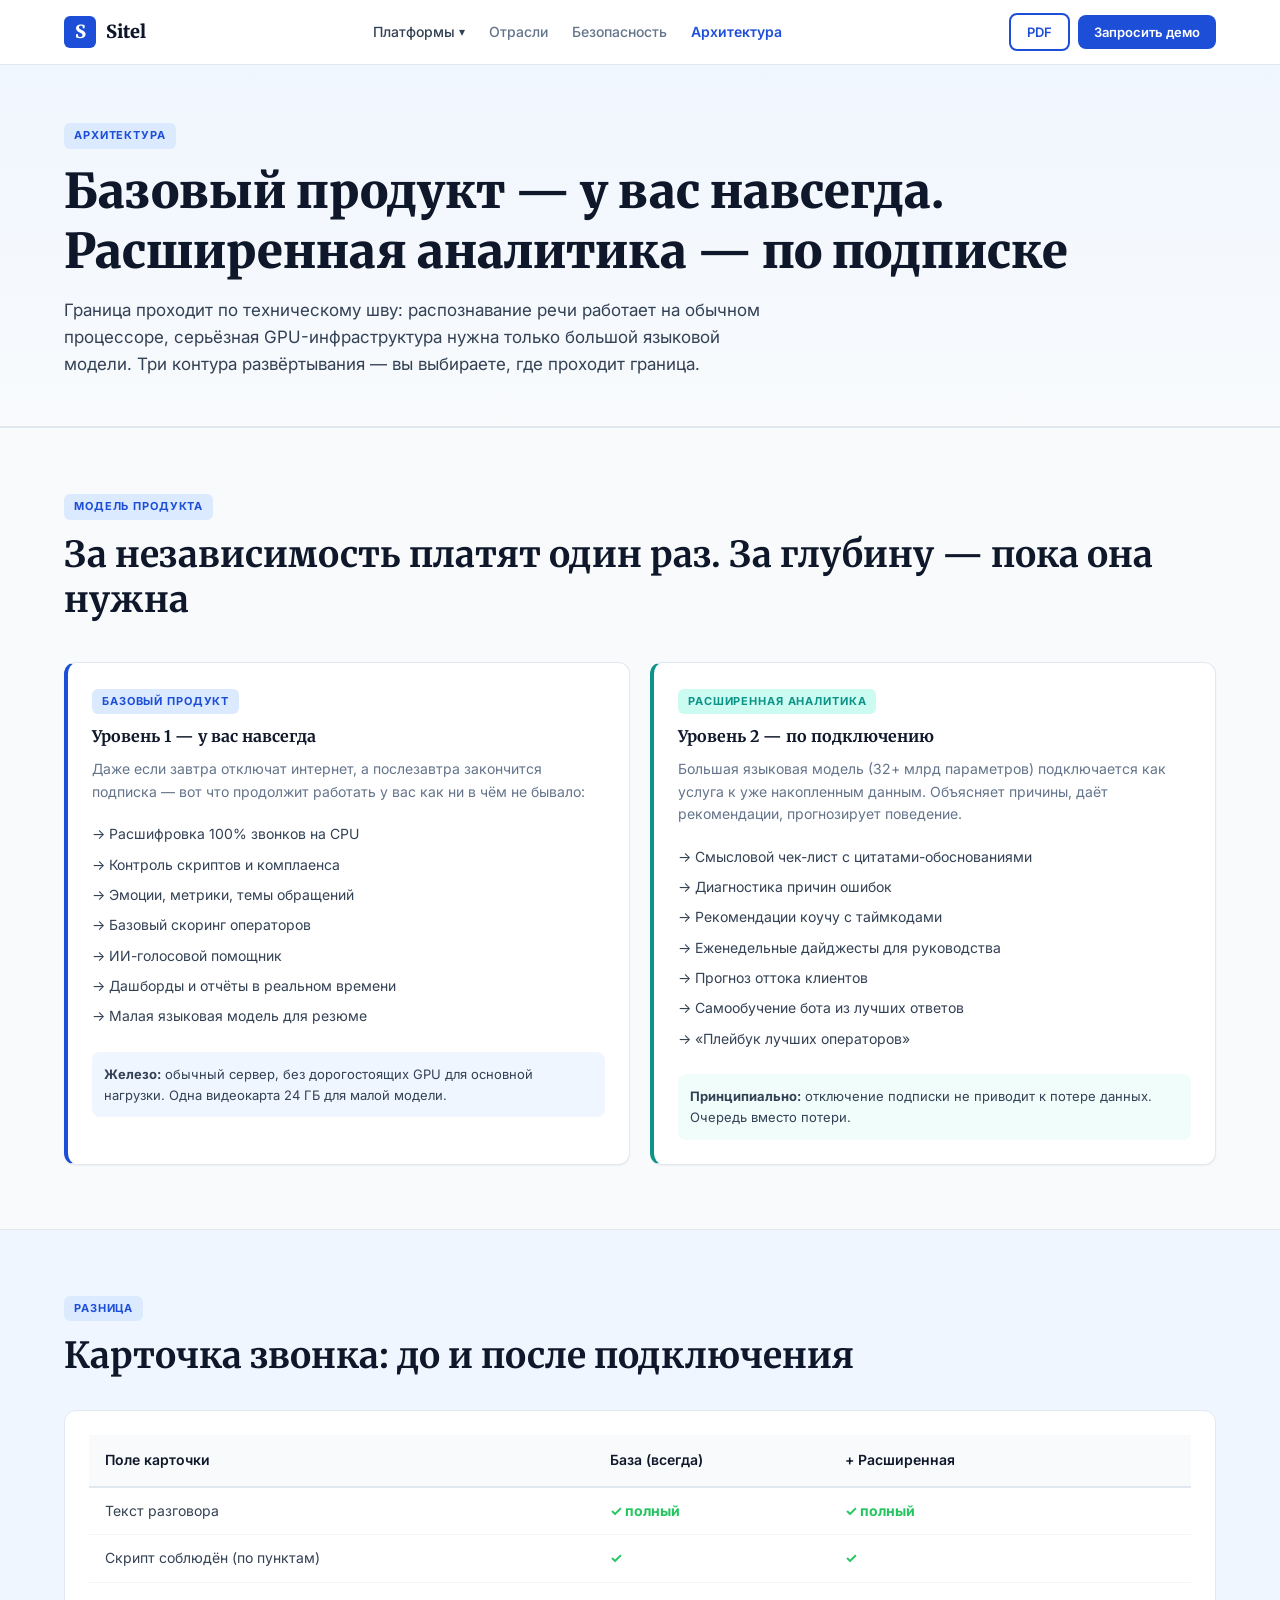
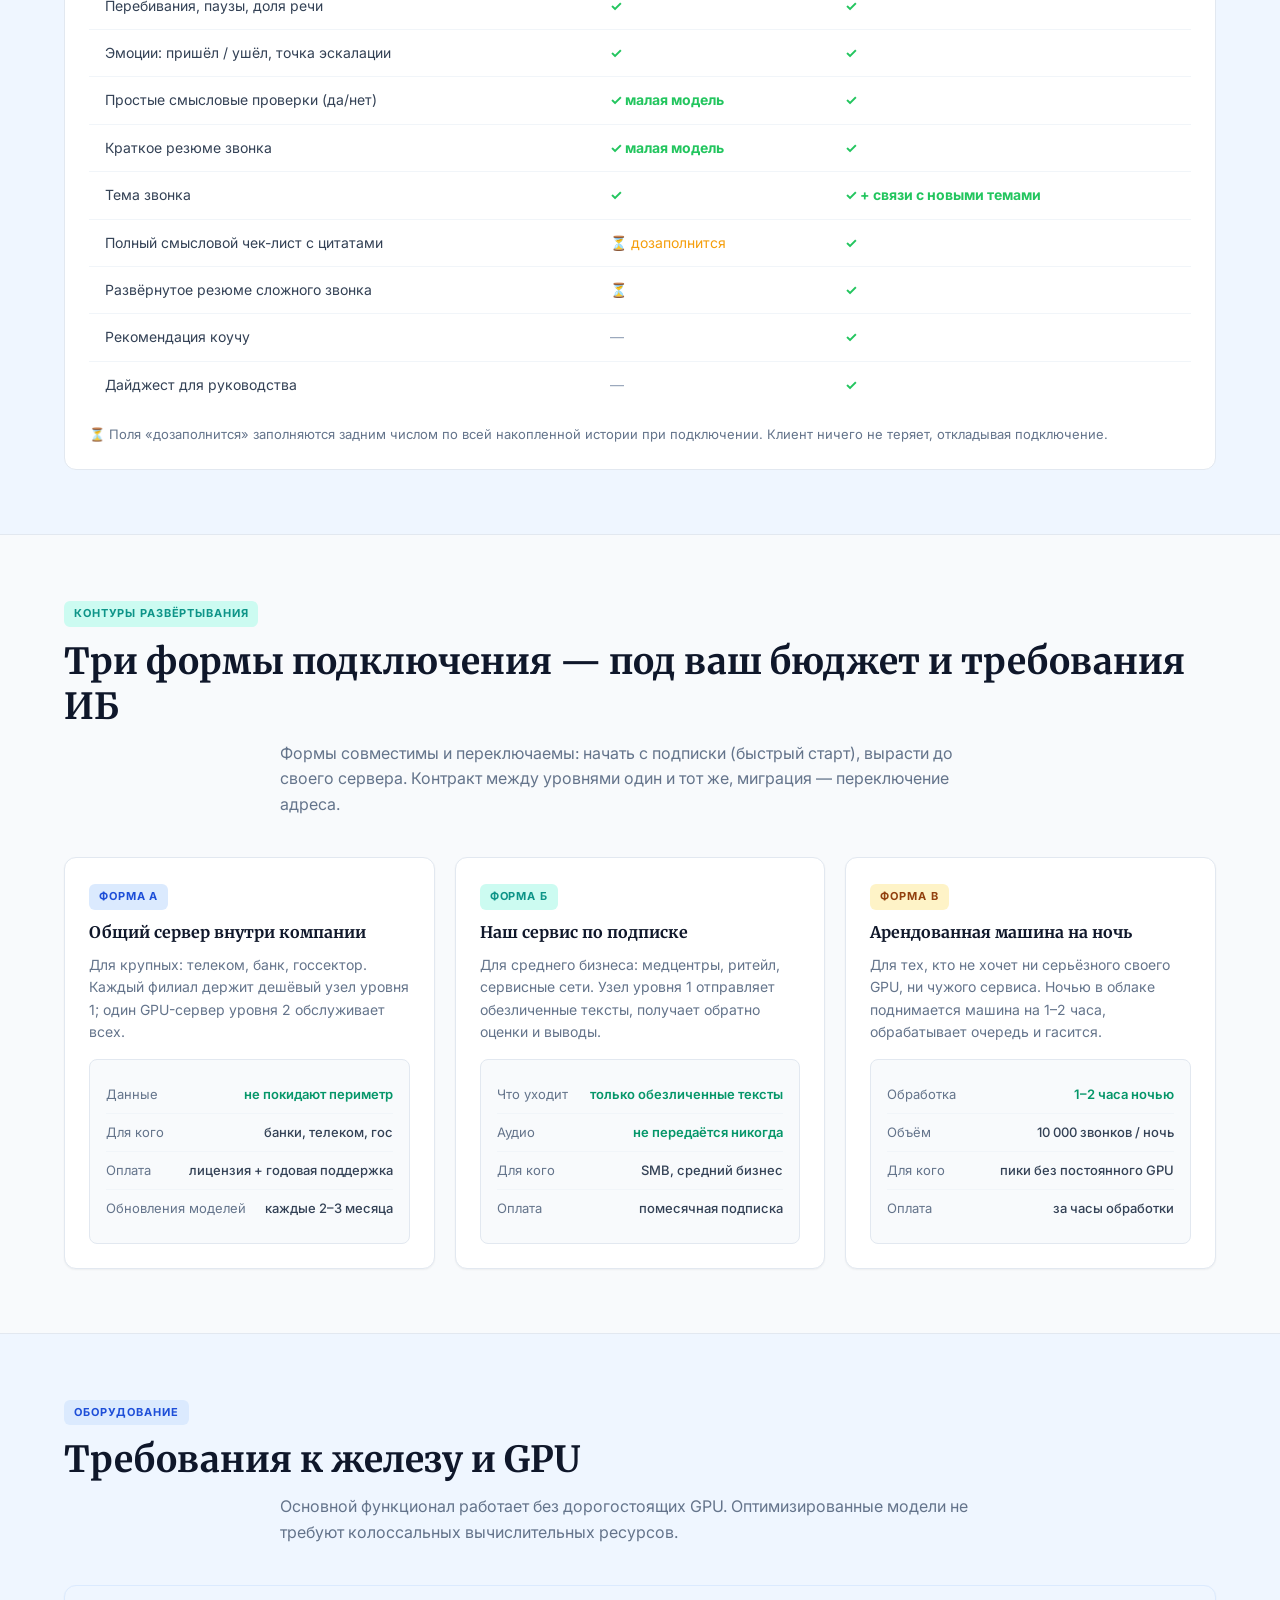
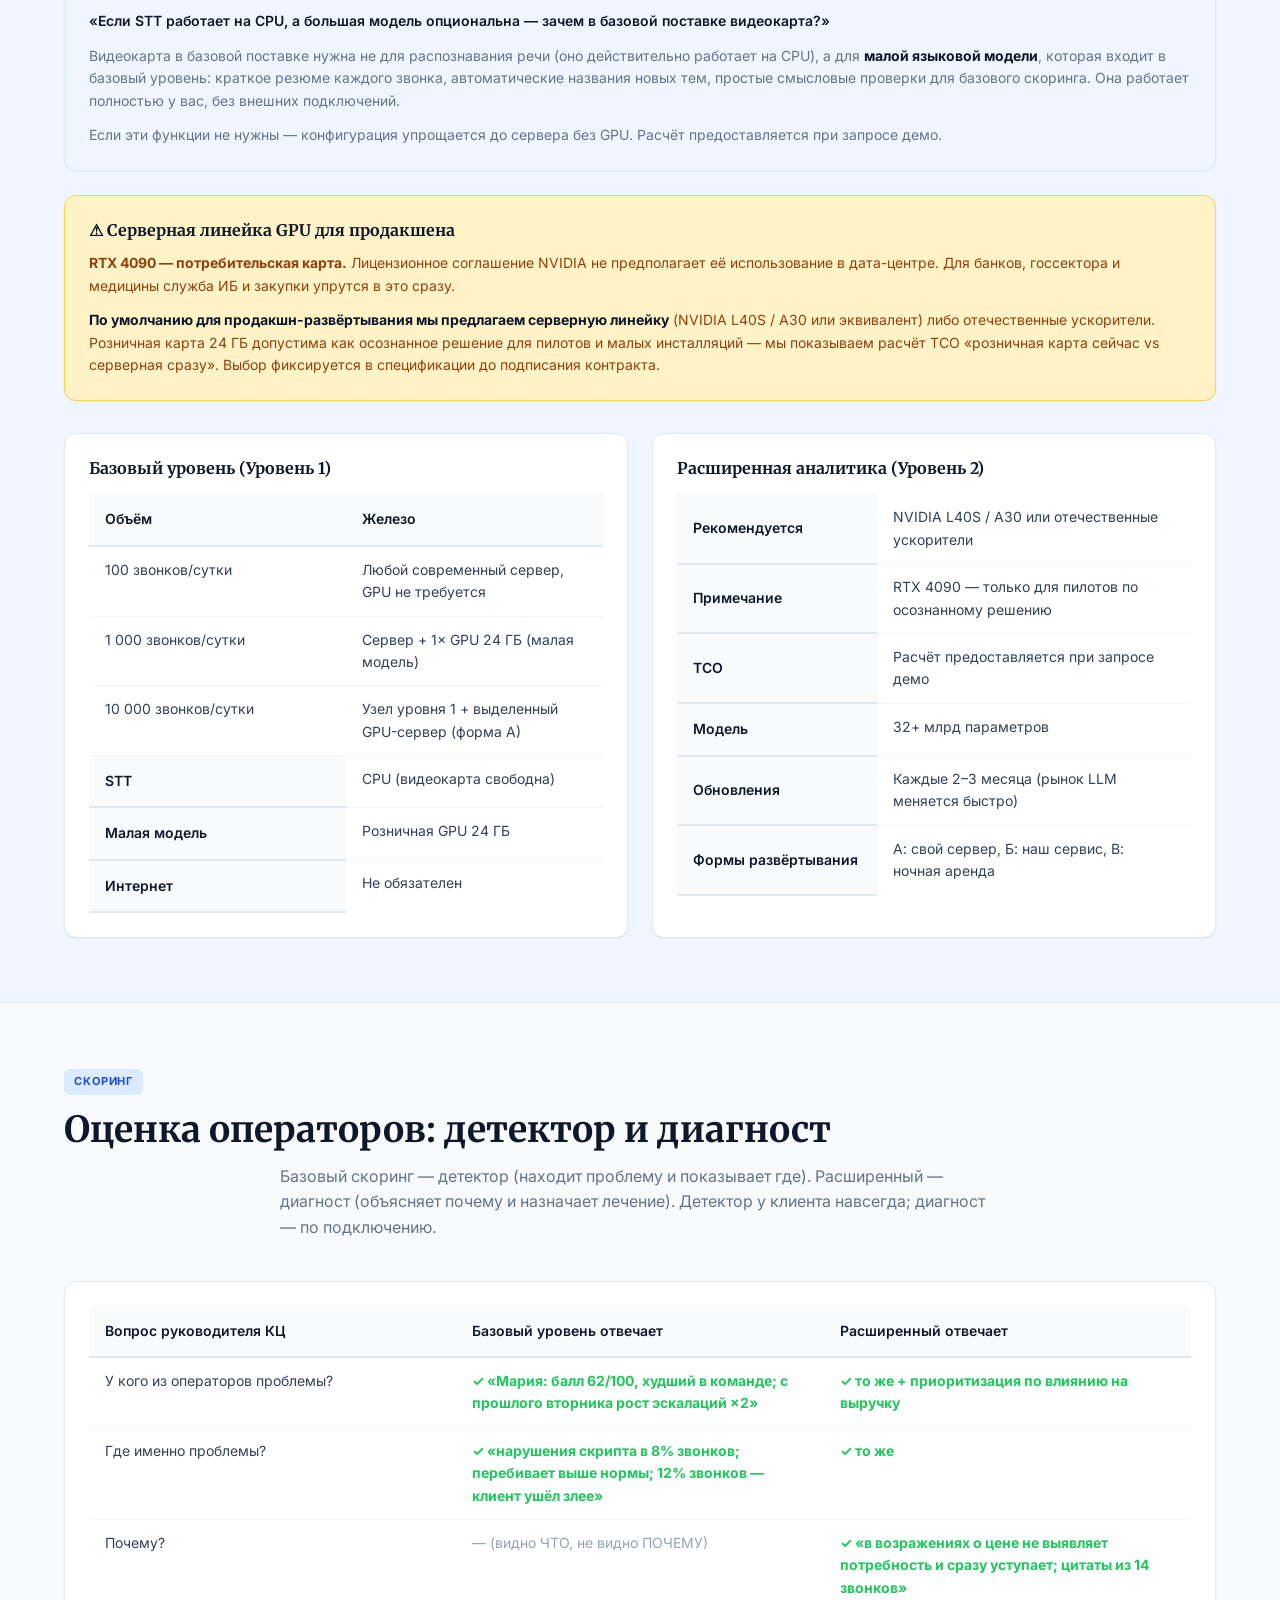
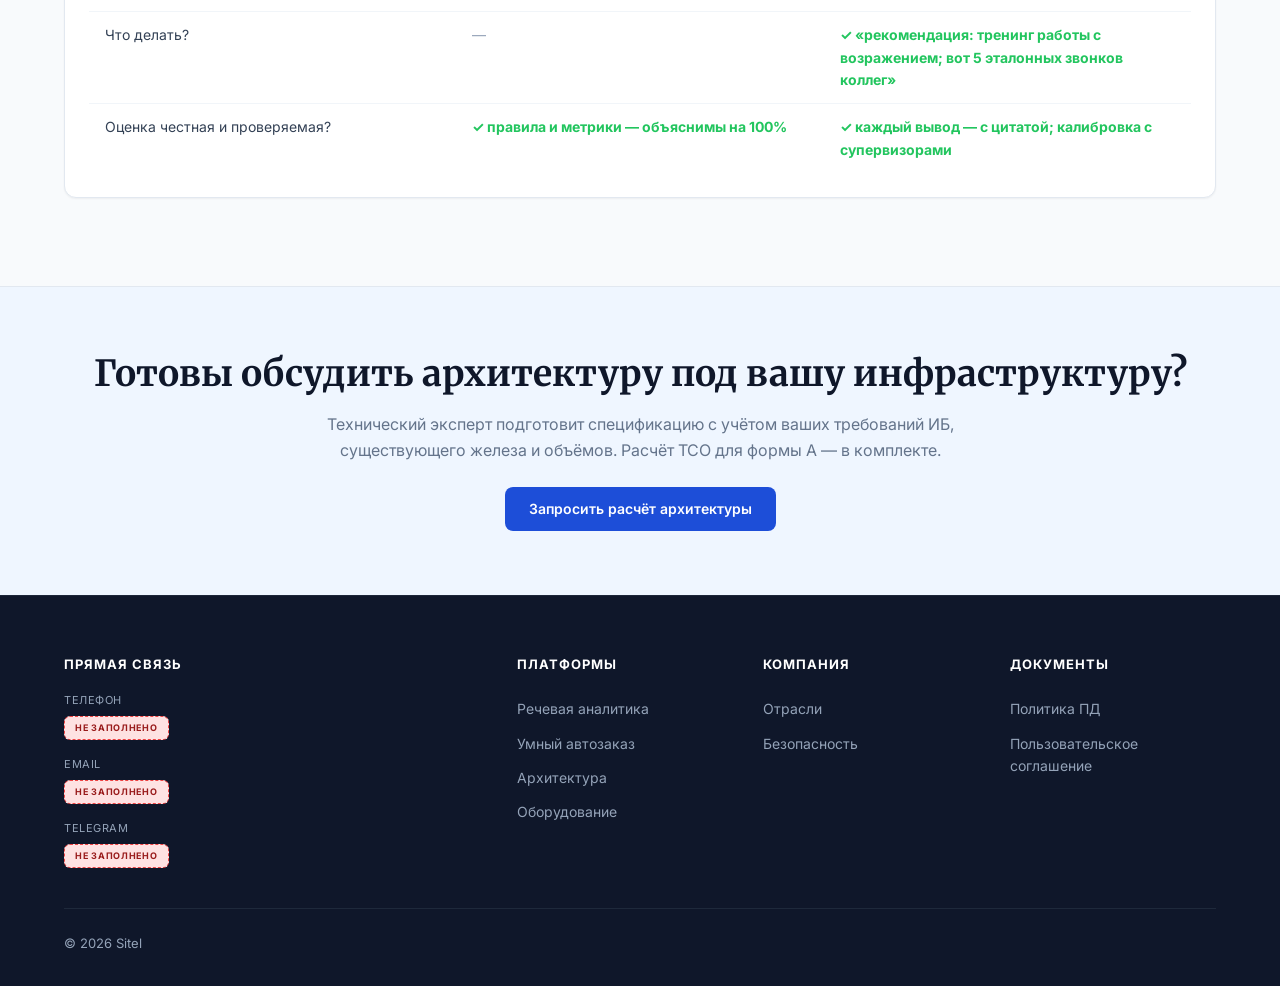
==== architecture.html @ e8321529 "Sitel: сайт платформы комплексной ИИ-тизации - итерация 2 Перепозиционирование в all-in-one платформ" ====
<!DOCTYPE html>
<html lang="ru">
<head>
  <meta charset="UTF-8">
  <meta name="viewport" content="width=device-width, initial-scale=1.0">
  <title>Архитектура и оборудование — Sitel</title>
  <meta name="description" content="Двухуровневая архитектура речевой аналитики. Три контура развёртывания, требования к оборудованию, GPU-серверы.">
  
  <meta property="og:title" content="Архитектура и оборудование — Sitel">
  <meta property="og:description" content="Три контура развёртывания, серверные GPU, расчёт TCO, таблица карточки звонка до и после.">
  <meta property="og:type" content="website">
  <meta property="og:image" content="/images/og-preview.png">
  <meta property="og:url" content="/architecture.html">
  
  <link rel="icon" type="image/svg+xml" href="data:image/svg+xml,<svg xmlns='http://www.w3.org/2000/svg' viewBox='0 0 100 100'><rect width='100' height='100' rx='20' fill='%231D4ED8'/><text x='50' y='68' text-anchor='middle' fill='white' font-size='58' font-family='Georgia' font-weight='900'>S</text></svg>">
  
  <link rel="preconnect" href="https://fonts.googleapis.com">
  <link rel="preconnect" href="https://fonts.gstatic.com" crossorigin>
  <link href="https://fonts.googleapis.com/css2?family=Inter:wght@400;500;600;700;800&family=Merriweather:wght@700;900&display=swap" rel="stylesheet">
  <link rel="stylesheet" href="css/styles.css">
</head>



<body>

<!-- HEADER -->
<header class="site-header" id="site-header">
  <div class="container header-inner">
    <a href="index.html" class="logo">
      <div class="logo-icon">S</div>
      <span class="logo-text">Sitel</span>
    </a>
    
    <nav class="nav-links">
      <div class="dropdown" id="products-dropdown">
        <button class="dropdown-toggle" onclick="toggleDropdown('products-dropdown')" aria-expanded="false">Платформы</button>
        <div class="dropdown-menu">
          <a href="index.html">Речевая аналитика</a>
          <a href="platforms/auto-order.html">Умный автозаказ</a>
          <a href="platforms/docs.html">Документооборот</a>
        </div>
      </div>
      <a href="cases.html">Отрасли</a>
      <a href="security.html">Безопасность</a>
      <a href="architecture.html" style="color:var(--blue-700);font-weight:600;">Архитектура</a>
    </nav>
    
    <div class="header-actions">
      <a href="downloads/sitel-presentation.pdf" download class="btn btn-outline btn-sm">PDF</a>
      <a href="contact.html" class="btn btn-primary btn-sm">Запросить демо</a>
    </div>
    
    <button class="mobile-toggle" onclick="document.getElementById('mobile-menu').classList.toggle('open')" aria-label="Меню">
      <svg width="24" height="24" viewBox="0 0 24 24" fill="none" stroke="currentColor" stroke-width="2"><line x1="3" y1="6" x2="21" y2="6"/><line x1="3" y1="12" x2="21" y2="12"/><line x1="3" y1="18" x2="21" y2="18"/></svg>
    </button>
  </div>
  
  <div class="mobile-menu" id="mobile-menu">
    <strong style="display:block;padding:12px 0;font-size:13px;color:var(--text-light);text-transform:uppercase;">Платформы</strong>
    <div class="mobile-submenu">
      <a href="index.html" onclick="closeMobile()">Речевая аналитика</a>
      <a href="platforms/auto-order.html" onclick="closeMobile()">Умный автозаказ</a>
      <a href="platforms/docs.html" onclick="closeMobile()">Документооборот</a>
    </div>
    <a href="cases.html" onclick="closeMobile()">Отрасли</a>
    <a href="security.html" onclick="closeMobile()">Безопасность</a>
    <a href="architecture.html" onclick="closeMobile()" style="color:var(--blue-700);font-weight:600;">Архитектура</a>
    <a href="contact.html" onclick="closeMobile()" style="color:var(--blue-700);font-weight:600;">Запросить демо →</a>
  </div>
</header>

<!-- HERO -->
<section class="page-hero">
  <div class="container">
    <span class="badge badge-blue" style="margin-bottom:12px;">АРХИТЕКТУРА</span>
    <h1>Базовый продукт — у вас навсегда. Расширенная аналитика — по подписке</h1>
    <p>Граница проходит по техническому шву: распознавание речи работает на обычном процессоре, серьёзная GPU-инфраструктура нужна только большой языковой модели. Три контура развёртывания — вы выбираете, где проходит граница.</p>
  </div>
</section>

<!-- ДВА УРОВНЯ -->
<section>
  <div class="container">
    <div style="margin-bottom:40px;">
      <span class="badge badge-blue" style="margin-bottom:12px;">МОДЕЛЬ ПРОДУКТА</span>
      <h2>За независимость платят один раз. За глубину — пока она нужна</h2>
    </div>
    <div class="features-grid">
      <div class="card" style="border-left:4px solid var(--blue-700);">
        <span class="badge badge-blue" style="margin-bottom:12px;">БАЗОВЫЙ ПРОДУКТ</span>
        <h4 style="margin-bottom:12px;">Уровень 1 — у вас навсегда</h4>
        <p style="font-size:14px;color:var(--text-muted);margin-bottom:16px;">Даже если завтра отключат интернет, а послезавтра закончится подписка — вот что продолжит работать у вас как ни в чём не бывало:</p>
        <ul style="list-style:none;font-size:14px;color:var(--text-secondary);">
          <li style="padding:4px 0;">→ Расшифровка 100% звонков на CPU</li>
          <li style="padding:4px 0;">→ Контроль скриптов и комплаенса</li>
          <li style="padding:4px 0;">→ Эмоции, метрики, темы обращений</li>
          <li style="padding:4px 0;">→ Базовый скоринг операторов</li>
          <li style="padding:4px 0;">→ ИИ-голосовой помощник</li>
          <li style="padding:4px 0;">→ Дашборды и отчёты в реальном времени</li>
          <li style="padding:4px 0;">→ Малая языковая модель для резюме</li>
        </ul>
        <div style="margin-top:20px;padding:12px;background:#EFF6FF;border-radius:8px;font-size:13px;">
          <strong>Железо:</strong> обычный сервер, без дорогостоящих GPU для основной нагрузки. Одна видеокарта 24 ГБ для малой модели.
        </div>
      </div>
      <div class="card" style="border-left:4px solid var(--teal-600);">
        <span class="badge badge-teal" style="margin-bottom:12px;">РАСШИРЕННАЯ АНАЛИТИКА</span>
        <h4 style="margin-bottom:12px;">Уровень 2 — по подключению</h4>
        <p style="font-size:14px;color:var(--text-muted);margin-bottom:16px;">Большая языковая модель (32+ млрд параметров) подключается как услуга к уже накопленным данным. Объясняет причины, даёт рекомендации, прогнозирует поведение.</p>
        <ul style="list-style:none;font-size:14px;color:var(--text-secondary);">
          <li style="padding:4px 0;">→ Смысловой чек-лист с цитатами-обоснованиями</li>
          <li style="padding:4px 0;">→ Диагностика причин ошибок</li>
          <li style="padding:4px 0;">→ Рекомендации коучу с таймкодами</li>
          <li style="padding:4px 0;">→ Еженедельные дайджесты для руководства</li>
          <li style="padding:4px 0;">→ Прогноз оттока клиентов</li>
          <li style="padding:4px 0;">→ Самообучение бота из лучших ответов</li>
          <li style="padding:4px 0;">→ «Плейбук лучших операторов»</li>
        </ul>
        <div style="margin-top:20px;padding:12px;background:#F0FDFA;border-radius:8px;font-size:13px;">
          <strong>Принципиально:</strong> отключение подписки не приводит к потере данных. Очередь вместо потери.
        </div>
      </div>
    </div>
  </div>
</section>

<!-- ТАБЛИЦА: КАРТОЧКА ЗВОНКА -->
<section class="section-blue">
  <div class="container">
    <div style="margin-bottom:32px;">
      <span class="badge badge-blue" style="margin-bottom:12px;">РАЗНИЦА</span>
      <h2>Карточка звонка: до и после подключения</h2>
    </div>
    <div class="card-flat" style="overflow-x:auto;">
      <table class="compare-table">
        <thead>
          <tr><th>Поле карточки</th><th>База (всегда)</th><th>+ Расширенная</th></tr>
        </thead>
        <tbody>
          <tr><td>Текст разговора</td><td class="check">✓ полный</td><td class="check">✓ полный</td></tr>
          <tr><td>Скрипт соблюдён (по пунктам)</td><td class="check">✓</td><td class="check">✓</td></tr>
          <tr><td>Перебивания, паузы, доля речи</td><td class="check">✓</td><td class="check">✓</td></tr>
          <tr><td>Эмоции: пришёл / ушёл, точка эскалации</td><td class="check">✓</td><td class="check">✓</td></tr>
          <tr><td>Простые смысловые проверки (да/нет)</td><td class="check">✓ малая модель</td><td class="check">✓</td></tr>
          <tr><td>Краткое резюме звонка</td><td class="check">✓ малая модель</td><td class="check">✓</td></tr>
          <tr><td>Тема звонка</td><td class="check">✓</td><td class="check">✓ + связи с новыми темами</td></tr>
          <tr><td>Полный смысловой чек-лист с цитатами</td><td class="pending">⏳ дозаполнится</td><td class="check">✓</td></tr>
          <tr><td>Развёрнутое резюме сложного звонка</td><td class="pending">⏳</td><td class="check">✓</td></tr>
          <tr><td>Рекомендация коучу</td><td class="dash">—</td><td class="check">✓</td></tr>
          <tr><td>Дайджест для руководства</td><td class="dash">—</td><td class="check">✓</td></tr>
        </tbody>
      </table>
      <p style="font-size:13px;color:var(--text-muted);margin-top:16px;">⏳ Поля «дозаполнится» заполняются задним числом по всей накопленной истории при подключении. Клиент ничего не теряет, откладывая подключение.</p>
    </div>
  </div>
</section>

<!-- ТРИ КОНТУРА -->
<section>
  <div class="container">
    <div style="margin-bottom:40px;">
      <span class="badge badge-teal" style="margin-bottom:12px;">КОНТУРЫ РАЗВЁРТЫВАНИЯ</span>
      <h2>Три формы подключения — под ваш бюджет и требования ИБ</h2>
      <p style="max-width:720px;margin:12px auto 0;color:var(--text-muted);">Формы совместимы и переключаемы: начать с подписки (быстрый старт), вырасти до своего сервера. Контракт между уровнями один и тот же, миграция — переключение адреса.</p>
    </div>
    <div style="display:grid;grid-template-columns:repeat(3,1fr);gap:20px;">
      <div class="card">
        <span class="badge badge-blue" style="margin-bottom:12px;">ФОРМА А</span>
        <h4 style="margin-bottom:12px;">Общий сервер внутри компании</h4>
        <p style="font-size:14px;color:var(--text-muted);margin-bottom:16px;">Для крупных: телеком, банк, госсектор. Каждый филиал держит дешёвый узел уровня 1; один GPU-сервер уровня 2 обслуживает всех.</p>
        <div class="legal-box">
          <div class="row"><span class="label">Данные</span><span style="color:#059669;font-weight:600;">не покидают периметр</span></div>
          <div class="row"><span class="label">Для кого</span><span class="value">банки, телеком, гос</span></div>
          <div class="row"><span class="label">Оплата</span><span class="value">лицензия + годовая поддержка</span></div>
          <div class="row"><span class="label">Обновления моделей</span><span class="value">каждые 2–3 месяца</span></div>
        </div>
      </div>
      <div class="card">
        <span class="badge badge-teal" style="margin-bottom:12px;">ФОРМА Б</span>
        <h4 style="margin-bottom:12px;">Наш сервис по подписке</h4>
        <p style="font-size:14px;color:var(--text-muted);margin-bottom:16px;">Для среднего бизнеса: медцентры, ритейл, сервисные сети. Узел уровня 1 отправляет обезличенные тексты, получает обратно оценки и выводы.</p>
        <div class="legal-box">
          <div class="row"><span class="label">Что уходит</span><span style="color:#059669;font-weight:600;">только обезличенные тексты</span></div>
          <div class="row"><span class="label">Аудио</span><span style="color:#059669;font-weight:600;">не передаётся никогда</span></div>
          <div class="row"><span class="label">Для кого</span><span class="value">SMB, средний бизнес</span></div>
          <div class="row"><span class="label">Оплата</span><span class="value">помесячная подписка</span></div>
        </div>
      </div>
      <div class="card">
        <span class="badge badge-amber" style="margin-bottom:12px;">ФОРМА В</span>
        <h4 style="margin-bottom:12px;">Арендованная машина на ночь</h4>
        <p style="font-size:14px;color:var(--text-muted);margin-bottom:16px;">Для тех, кто не хочет ни серьёзного своего GPU, ни чужого сервиса. Ночью в облаке поднимается машина на 1–2 часа, обрабатывает очередь и гасится.</p>
        <div class="legal-box">
          <div class="row"><span class="label">Обработка</span><span style="color:#059669;font-weight:600;">1–2 часа ночью</span></div>
          <div class="row"><span class="label">Объём</span><span class="value">10 000 звонков / ночь</span></div>
          <div class="row"><span class="label">Для кого</span><span class="value">пики без постоянного GPU</span></div>
          <div class="row"><span class="label">Оплата</span><span class="value">за часы обработки</span></div>
        </div>
      </div>
    </div>
  </div>
</section>

<!-- GPU / ОБОРУДОВАНИЕ -->
<section class="section-blue">
  <div class="container">
    <div style="margin-bottom:40px;">
      <span class="badge badge-blue" style="margin-bottom:12px;">ОБОРУДОВАНИЕ</span>
      <h2>Требования к железу и GPU</h2>
      <p style="max-width:720px;margin:12px auto 0;color:var(--text-muted);">Основной функционал работает без дорогостоящих GPU. Оптимизированные модели не требуют колоссальных вычислительных ресурсов.</p>
    </div>

    <!-- Вопрос эксперта: STT на CPU, зачем GPU? -->
    <div class="card" style="background:#EFF6FF;border-color:#DBEAFE;margin-bottom:24px; text-align:left;">
      <p style="font-size:14px;color:#0F172A;font-weight:600;margin-bottom:12px;">«Если STT работает на CPU, а большая модель опциональна — зачем в базовой поставке видеокарта?»</p>
      <p style="font-size:14px;color:var(--text-muted);margin-bottom:12px;">Видеокарта в базовой поставке нужна не для распознавания речи (оно действительно работает на CPU), а для <strong style="color:#0F172A;">малой языковой модели</strong>, которая входит в базовый уровень: краткое резюме каждого звонка, автоматические названия новых тем, простые смысловые проверки для базового скоринга. Она работает полностью у вас, без внешних подключений.</p>
      <p style="font-size:14px;color:var(--text-muted);">Если эти функции не нужны — конфигурация упрощается до сервера без GPU. Расчёт предоставляется при запросе демо.</p>
    </div>

    <!-- GPU: серверная линейка -->
    <div class="card" style="background:#FEF3C7;border-color:#FCD34D;margin-bottom:32px; text-align:left;">
      <h4 style="margin-bottom:12px;">⚠ Серверная линейка GPU для продакшена</h4>
      <p style="font-size:14px;color:#92400E;margin-bottom:12px;"><strong>RTX 4090 — потребительская карта.</strong> Лицензионное соглашение NVIDIA не предполагает её использование в дата-центре. Для банков, госсектора и медицины служба ИБ и закупки упрутся в это сразу.</p>
      <p style="font-size:14px;color:#92400E;"><strong style="color:#0F172A;">По умолчанию для продакшн-развёртывания мы предлагаем серверную линейку</strong> (NVIDIA L40S / A30 или эквивалент) либо отечественные ускорители. Розничная карта 24 ГБ допустима как осознанное решение для пилотов и малых инсталляций — мы показываем расчёт TCO «розничная карта сейчас vs серверная сразу». Выбор фиксируется в спецификации до подписания контракта.</p>
    </div>

    <div style="display:grid;grid-template-columns:1fr 1fr;gap:24px;">
      <div class="card" style="text-align:left;">
        <h4 style="margin-bottom:16px;">Базовый уровень (Уровень 1)</h4>
        <table class="spec-table">
          <tr><th>Объём</th><th>Железо</th></tr>
          <tr><td>100 звонков/сутки</td><td>Любой современный сервер, GPU не требуется</td></tr>
          <tr><td>1 000 звонков/сутки</td><td>Сервер + 1× GPU 24 ГБ (малая модель)</td></tr>
          <tr><td>10 000 звонков/сутки</td><td>Узел уровня 1 + выделенный GPU-сервер (форма А)</td></tr>
          <tr><th>STT</th><td>CPU (видеокарта свободна)</td></tr>
          <tr><th>Малая модель</th><td>Розничная GPU 24 ГБ</td></tr>
          <tr><th>Интернет</th><td>Не обязателен</td></tr>
        </table>
      </div>
      <div class="card" style="text-align:left;">
        <h4 style="margin-bottom:16px;">Расширенная аналитика (Уровень 2)</h4>
        <table class="spec-table">
          <tr><th>Рекомендуется</th><td>NVIDIA L40S / A30 или отечественные ускорители</td></tr>
          <tr><th>Примечание</th><td>RTX 4090 — только для пилотов по осознанному решению</td></tr>
          <tr><th>TCO</th><td>Расчёт предоставляется при запросе демо</td></tr>
          <tr><th>Модель</th><td>32+ млрд параметров</td></tr>
          <tr><th>Обновления</th><td>Каждые 2–3 месяца (рынок LLM меняется быстро)</td></tr>
          <tr><th>Формы развёртывания</th><td>А: свой сервер, Б: наш сервис, В: ночная аренда</td></tr>
        </table>
      </div>
    </div>
  </div>
</section>

<!-- ОЦЕНКА ОПЕРАТОРОВ -->
<section>
  <div class="container">
    <div style="margin-bottom:40px;">
      <span class="badge badge-blue" style="margin-bottom:12px;">СКОРИНГ</span>
      <h2>Оценка операторов: детектор и диагност</h2>
      <p style="max-width:720px;margin:12px auto 0;color:var(--text-muted);">Базовый скоринг — детектор (находит проблему и показывает где). Расширенный — диагност (объясняет почему и назначает лечение). Детектор у клиента навсегда; диагност — по подключению.</p>
    </div>

    <div class="card" style="overflow-x:auto;margin-bottom:24px; text-align:left;">
      <table class="spec-table">
        <thead>
          <tr><th>Вопрос руководителя КЦ</th><th>Базовый уровень отвечает</th><th>Расширенный отвечает</th></tr>
        </thead>
        <tbody>
          <tr>
            <td>У кого из операторов проблемы?</td>
            <td class="check">✓ «Мария: балл 62/100, худший в команде; с прошлого вторника рост эскалаций ×2»</td>
            <td class="check">✓ то же + приоритизация по влиянию на выручку</td>
          </tr>
          <tr>
            <td>Где именно проблемы?</td>
            <td class="check">✓ «нарушения скрипта в 8% звонков; перебивает выше нормы; 12% звонков — клиент ушёл злее»</td>
            <td class="check">✓ то же</td>
          </tr>
          <tr>
            <td>Почему?</td>
            <td class="dash">— (видно ЧТО, не видно ПОЧЕМУ)</td>
            <td class="check">✓ «в возражениях о цене не выявляет потребность и сразу уступает; цитаты из 14 звонков»</td>
          </tr>
          <tr>
            <td>Что делать?</td>
            <td class="dash">—</td>
            <td class="check">✓ «рекомендация: тренинг работы с возражением; вот 5 эталонных звонков коллег»</td>
          </tr>
          <tr>
            <td>Оценка честная и проверяемая?</td>
            <td class="check">✓ правила и метрики — объяснимы на 100%</td>
            <td class="check">✓ каждый вывод — с цитатой; калибровка с супервизорами</td>
          </tr>
        </tbody>
      </table>
    </div>
  </div>
</section>

<!-- CTA -->
<section class="section-blue">
  <div class="container" style="text-align:center;">
    <h2 style="margin-bottom:16px;">Готовы обсудить архитектуру под вашу инфраструктуру?</h2>
    <p style="max-width:640px;margin:0 auto 24px;color:var(--text-muted);">Технический эксперт подготовит спецификацию с учётом ваших требований ИБ, существующего железа и объёмов. Расчёт TCO для формы А — в комплекте.</p>
    <a href="contact.html" class="btn btn-primary">Запросить расчёт архитектуры</a>
  </div>
</section>

<!-- FOOTER -->
<footer class="site-footer">
  <div class="container">
    <div class="footer-top-grid">
      
      <!-- Колонка 1: Контакты -->
      <div class="footer-info-block">
        <h4>ПРЯМАЯ СВЯЗЬ</h4>
        <div class="contact-item">
          <span class="contact-label">Телефон</span>
          <span class="contact-value"><span class="badge badge-template">НЕ ЗАПОЛНЕНО</span></span>
        </div>
        <div class="contact-item">
          <span class="contact-label">Email</span>
          <span class="contact-value"><span class="badge badge-template">НЕ ЗАПОЛНЕНО</span></span>
        </div>
        <div class="contact-item">
          <span class="contact-label">Telegram</span>
          <span class="contact-value"><span class="badge badge-template">НЕ ЗАПОЛНЕНО</span></span>
        </div>
      </div>
      
      <!-- Колонка 2: Платформы -->
      <div class="footer-info-block">
        <h4>ПЛАТФОРМЫ</h4>
        <a href="index.html">Речевая аналитика</a>
        <a href="platforms/auto-order.html">Умный автозаказ</a>
        <a href="architecture.html">Архитектура</a>
        <a href="platforms/auto-order.html">Оборудование</a>
      </div>

      <!-- Колонка 3: Компания -->
      <div class="footer-info-block">
        <h4>КОМПАНИЯ</h4>
        <a href="cases.html">Отрасли</a>
        <a href="security.html">Безопасность</a>
      </div>

      <!-- Колонка 4: Документы -->
      <div class="footer-info-block">
        <h4>ДОКУМЕНТЫ</h4>
        <a href="privacy.html">Политика ПД</a>
        <a href="privacy.html">Пользовательское соглашение</a>
      </div>

    </div>
    
    <div class="footer-bottom">
      <div style="display:flex;align-items:center;gap:4px;">
        <span>© 2026 Sitel</span>
      </div>
    </div>
  </div>
</footer>

<script>
// Header scroll
const header = document.getElementById('site-header');
window.addEventListener('scroll', () => {
  header.classList.toggle('scrolled', window.scrollY > 20);
}, { passive: true });

// Mobile menu
function closeMobile() { 
  document.getElementById('mobile-menu').classList.remove('open'); 
}

// Dropdown
function toggleDropdown(id) {
  const dropdown = document.getElementById(id);
  if (!dropdown) return;
  dropdown.classList.toggle('open');
}

document.addEventListener('click', (e) => {
  document.querySelectorAll('.dropdown.open').forEach(d => {
    if (!d.contains(e.target)) d.classList.remove('open');
  });
});

// Smooth scroll
document.querySelectorAll('a[href^="#"]').forEach(a => {
  a.addEventListener('click', function(e) {
    const href = this.getAttribute('href');
    if (href === '#' || this.getAttribute('onclick')) return;
    const target = document.querySelector(href);
    if (target) { 
      e.preventDefault(); 
      window.scrollTo({ top: target.getBoundingClientRect().top + window.pageYOffset - 80, behavior: 'smooth' }); 
      closeMobile(); 
    }
  });
});
</script>
</body>
</html>
---- css/styles.css ----
/* =========================================
   1. БАЗОВЫЕ НАСТРОЙКИ И ПЕРЕМЕННЫЕ
   ========================================= */
*, *::before, *::after { 
  box-sizing: border-box; 
  margin: 0; 
  padding: 0; 
}

:root {
  --bg: #F8FAFC;
  --bg-white: #FFFFFF;
  --bg-blue: #EFF6FF;
  --bg-dark: #0F172A;
  --bg-card-dark: rgba(30, 41, 59, 0.6);
  
  --text-primary: #0F172A;
  --text-secondary: #334155;
  --text-muted: #64748B;
  --text-light: #94A3B8;
  
  --blue-900: #1E3A5F;
  --blue-700: #1D4ED8;
  --blue-600: #2563EB;
  --blue-500: #3B82F6;
  --blue-100: #DBEAFE;
  --blue-50: #EFF6FF;
  
  --teal-600: #0D9488;
  --teal-100: #CCFBF1;
  
  --border: #E2E8F0;
  --border-light: #F1F5F9;
  
  --red-500: #EF4444;
  --green-500: #22C55E;
  --amber-500: #F59E0B;
  
  --shadow-sm: 0 1px 2px rgba(0,0,0,.05);
  --shadow-md: 0 4px 12px rgba(0,0,0,.08);
  --shadow-lg: 0 12px 32px rgba(0,0,0,.1);
  
  --radius: 12px;
  --radius-lg: 16px;
}

body { 
  font-family: 'Inter', -apple-system, BlinkMacSystemFont, sans-serif; 
  background: var(--bg); 
  color: var(--text-secondary); 
  font-size: 16px; 
  line-height: 1.6; 
  -webkit-font-smoothing: antialiased; 
}

h1, h2, h3, h4 { 
  font-family: 'Merriweather', 'Georgia', serif; 
  color: var(--text-primary); 
  line-height: 1.25; 
}
h1 { font-size: clamp(1.875rem, 4vw, 3rem); font-weight: 900; }
h2 { font-size: clamp(1.5rem, 3vw, 2.25rem); font-weight: 700; }
h3 { font-size: clamp(1.125rem, 2vw, 1.5rem); font-weight: 700; }
h4 { font-size: 1rem; font-weight: 700; }

.container { 
  max-width: 1200px; 
  margin: 0 auto; 
  padding: 0 24px; 
}

/* =========================================
   2. УТИЛИТЫ, КНОПКИ И БЭДЖИ
   ========================================= */
.btn { 
  display: inline-flex; 
  align-items: center; 
  justify-content: center; 
  gap: 6px; 
  font-family: 'Inter', sans-serif; 
  font-weight: 600; 
  font-size: 14px; 
  padding: 12px 24px; 
  border-radius: 8px; 
  border: none; 
  cursor: pointer; 
  transition: all .2s ease; 
  text-decoration: none; 
  line-height: 1.4; 
  white-space: nowrap; 
}
.btn-primary { background: var(--blue-700); color: #fff; }
.btn-primary:hover { background: var(--blue-900); transform: translateY(-1px); box-shadow: var(--shadow-md); }
.btn-outline { background: transparent; color: var(--blue-700); border: 2px solid var(--blue-700); }
.btn-outline:hover { background: var(--blue-50); }
.btn-sm { padding: 8px 16px; font-size: 13px; }
.btn-block { width: 100%; }

.badge { 
  display: inline-block; 
  font-family: 'Inter', sans-serif; 
  font-size: 11px; 
  font-weight: 700; 
  letter-spacing: .08em; 
  text-transform: uppercase; 
  padding: 4px 10px; 
  border-radius: 6px; 
}
.badge-blue { background: var(--blue-100); color: var(--blue-700); }
.badge-teal { background: var(--teal-100); color: var(--teal-600); }
.badge-dark { background: var(--bg-dark); color: #fff; }
.badge-amber { background: #FEF3C7; color: #92400E; }
.badge-template { background: #FEE2E2; color: #991B1B; border: 1px dashed #EF4444; font-size: 9px; }

.placeholder-tag { 
  display: inline-block; 
  background: #FEE2E2; color: #991B1B; 
  border: 1px dashed #EF4444; font-size: 10px; font-weight: 700; 
  letter-spacing: 0.08em; text-transform: uppercase; 
  padding: 4px 10px; border-radius: 20px; white-space: nowrap; flex-shrink: 0; 
}

.card { 
  background: var(--bg-white); 
  border: 1px solid var(--border); 
  border-radius: var(--radius); 
  padding: 24px; 
  box-shadow: var(--shadow-sm); 
  transition: box-shadow .2s ease, transform .2s ease; 
}
.card:hover { box-shadow: var(--shadow-md); transform: translateY(-2px); }
.card-flat { background: var(--bg-white); border: 1px solid var(--border); border-radius: var(--radius); padding: 24px; }

section { padding: 64px 0; }
section + section { border-top: 1px solid var(--border); }
.section-blue { background: var(--blue-50); }

/* =========================================
   3. ШАПКА (HEADER)
   ========================================= */
.site-header { 
  position: fixed; top: 0; left: 0; right: 0; z-index: 100; 
  background: rgba(255,255,255,.95); 
  backdrop-filter: blur(12px); 
  -webkit-backdrop-filter: blur(12px); 
  border-bottom: 1px solid var(--border); 
}
.header-inner { display: flex; align-items: center; justify-content: space-between; height: 64px; gap: 24px; }
.logo { display: flex; align-items: center; gap: 10px; text-decoration: none; flex-shrink: 0; }
.logo-icon { 
  width: 32px; height: 32px; background: var(--blue-700); border-radius: 6px; 
  display: flex; align-items: center; justify-content: center; 
  color: #fff; font-weight: 900; font-size: 18px; font-family: 'Merriweather', serif; 
}
.logo-text { font-family: 'Merriweather', serif; font-weight: 900; font-size: 18px; color: var(--text-primary); }

.nav-links { display: flex; gap: 24px; align-items: center; }
.nav-links a { color: var(--text-muted); text-decoration: none; font-size: 14px; font-weight: 500; }
.nav-links a:hover { color: var(--blue-700); }

.dropdown { position: relative; }
.dropdown-toggle { cursor: pointer; display: flex; align-items: center; gap: 4px; background: none; border: none; font: inherit; color: inherit; font-size: 14px; font-weight: 500; }
.dropdown-toggle::after { content: '▾'; font-size: 12px; }
.dropdown-menu { 
  position: absolute; top: calc(100% + 8px); left: 0; background: #fff; 
  border: 1px solid var(--border); border-radius: 8px; box-shadow: var(--shadow-lg); 
  padding: 8px 0; min-width: 240px; opacity: 0; visibility: hidden; 
  transform: translateY(-8px); transition: all .2s ease; 
}
.dropdown.open .dropdown-menu { opacity: 1; visibility: visible; transform: translateY(0); }
.dropdown-menu a { display: block; padding: 10px 16px; color: var(--text-secondary); text-decoration: none; font-size: 14px; }
.dropdown-menu a:hover { background: var(--bg); color: var(--blue-700); }

.header-actions { display: flex; gap: 8px; align-items: center; flex-shrink: 0; }
.mobile-toggle { display: none; background: none; border: none; cursor: pointer; padding: 8px; }
.mobile-menu { display: none; position: absolute; top: 64px; left: 0; right: 0; background: #fff; border-bottom: 1px solid var(--border); padding: 16px 24px; box-shadow: var(--shadow-md); }
.mobile-menu.open { display: block; }
.mobile-menu a { display: block; padding: 12px 0; color: var(--text-secondary); text-decoration: none; font-weight: 500; border-bottom: 1px solid var(--border-light); }
.mobile-menu a:last-child { border-bottom: none; }
.mobile-submenu { padding-left: 16px; }
.mobile-submenu a { font-size: 14px; color: var(--text-muted); padding: 8px 0; }

/* =========================================
   4. HERO СЕКЦИИ
   ========================================= */
.hero { padding: 120px 0 48px; border: none; }
.hero-grid { display: grid; grid-template-columns: 1fr 1fr; gap: 48px; align-items: center; }
.hero h1 { margin-bottom: 20px; }
.hero h1 span { color: var(--blue-700); }
.hero p { font-size: 17px; color: var(--text-secondary); margin-bottom: 28px; max-width: 540px; }
.hero-buttons { display: flex; gap: 12px; flex-wrap: wrap; }
.hero-visual { background: var(--bg-white); border: 1px solid var(--border); border-radius: var(--radius-lg); padding: 20px; box-shadow: var(--shadow-lg); }
.proto-dashboard { background: var(--bg); border: 1px solid var(--border); border-radius: var(--radius); overflow: hidden; position: relative; }
.proto-header { background: var(--bg-dark); padding: 10px 16px; display: flex; align-items: center; gap: 8px; }
.proto-dot { width: 10px; height: 10px; border-radius: 50%; }
.proto-body { padding: 20px; }
.proto-bar { height: 8px; border-radius: 4px; margin-bottom: 8px; }
.proto-label { font-size: 11px; color: var(--text-light); text-transform: uppercase; letter-spacing: .05em; margin-bottom: 4px; font-weight: 600; }
.proto-value { font-family: 'Merriweather', serif; font-size: 1.5rem; font-weight: 900; color: var(--text-primary); }
.proto-tag { position: absolute; top: 12px; right: 12px; }

.page-hero { padding: 120px 0 48px; background: linear-gradient(180deg, #EFF6FF 0%, #F8FAFC 100%); border-bottom: 1px solid #E2E8F0; border-top: 1px solid var(--border); }
.page-hero h1 { margin-bottom: 16px; }
.page-hero p { font-size: 17px; color: var(--text-secondary); max-width: 720px; }
.back-link { display: inline-flex; align-items: center; gap: 6px; color: var(--blue-700); font-size: 14px; text-decoration: none; margin-bottom: 16px; font-weight: 500; }
.back-link:hover { text-decoration: underline; }

/* =========================================
   5. УНИКАЛЬНЫЕ БЛОКИ (Grid, Tables, Cases)
   ========================================= */
.features-grid { display: grid; grid-template-columns: repeat(2, 1fr); gap: 20px; }
.security-grid { display: grid; grid-template-columns: repeat(3, 1fr); gap: 20px; }

/* Таблицы */
.compare-table, .spec-table { width: 100%; border-collapse: collapse; font-size: 14px; }
.compare-table th, .spec-table th { text-align: left; padding: 14px 16px; background: var(--bg); font-weight: 600; color: var(--text-primary); border-bottom: 2px solid var(--border); }
.compare-table td, .spec-table td { padding: 12px 16px; border-bottom: 1px solid var(--border-light); color: var(--text-secondary); vertical-align: top; }
.compare-table tr:last-child td, .spec-table tr:last-child td { border-bottom: none; }
.compare-table .check, .spec-table .check { color: var(--green-500); font-weight: 700; }
.compare-table .pending { color: var(--amber-500); }
.compare-table .dash, .spec-table .dash { color: var(--text-light); }
.spec-table th { width: 200px; }

/* Legal Box (Security / Contacts) */
.legal-box { background: var(--bg); border: 1px solid var(--border); border-radius: 8px; padding: 16px; margin-top: 8px; }
.legal-box .row { display: flex; justify-content: space-between; padding: 8px 0; font-size: 13px; border-bottom: 1px solid var(--border-light); }
.legal-box .row:last-child { border-bottom: none; }
.legal-box .label { color: var(--text-muted); }
.legal-box .value { color: var(--text-secondary); font-weight: 500; }

/* Cases */
.case-card-large { background: white; border: 1px solid #E2E8F0; border-radius: 16px; padding: 32px; margin-bottom: 24px; display: grid; grid-template-columns: 1fr 1fr; gap: 32px; align-items: start; transition: box-shadow 0.2s ease, transform 0.2s ease; }
.case-card-large:hover { box-shadow: var(--shadow-md); transform: translateY(-2px); }
.case-meta { font-size: 13px; color: var(--text-muted); margin-bottom: 12px; }
.case-problem { background: #F1F5F9; padding: 16px; border-radius: 8px; margin-bottom: 16px; font-size: 14px; }
.case-metrics-grid { display: grid; grid-template-columns: 1fr 1fr; gap: 16px; }
.case-metric-box { background: #EFF6FF; border-radius: 12px; padding: 20px; text-align: center; transition: transform 0.2s ease; }
.case-metric-box:hover { transform: scale(1.05); }
.case-metric-box .value { font-family: 'Merriweather', serif; font-size: 2.5rem; font-weight: 900; color: var(--blue-700); line-height: 1; margin-bottom: 6px; }
.case-metric-box .label { font-size: 12px; color: var(--text-muted); text-transform: uppercase; letter-spacing: 0.05em; font-weight: 600; }

/* Accordion */
.accordion-item { border: 1px solid var(--border); border-radius: var(--radius); margin-bottom: 8px; background: var(--bg-white); overflow: hidden; }
.accordion-btn { width: 100%; display: flex; align-items: center; gap: 12px; padding: 16px 20px; background: none; border: none; cursor: pointer; text-align: left; font-family: 'Inter', sans-serif; }
.accordion-btn:hover { background: var(--bg); }
.accordion-btn .title { font-weight: 600; font-size: 15px; color: var(--text-primary); flex: 1; }
.accordion-btn .arrow { transition: transform .3s; color: var(--text-light); flex-shrink: 0; }
.accordion-btn .arrow.open { transform: rotate(180deg); }
.accordion-content { max-height: 0; overflow: hidden; transition: max-height .4s ease; }
.accordion-content.open { max-height: 1200px; }
.accordion-body { padding: 0 20px 20px 52px; }
.accordion-body ul { list-style: none; padding: 0; }
.accordion-body li { padding: 6px 0; font-size: 14px; color: var(--text-secondary); display: flex; gap: 8px; }
.accordion-body li::before { content: "→"; color: var(--blue-600); flex-shrink: 0; }

/* Contact Section */
.contact-section { background: var(--bg-dark); color: #94A3B8; padding: 64px 0; }
.contact-section h2 { color: #FFFFFF; }
.contact-grid { display: grid; grid-template-columns: 1.2fr 1fr; gap: 40px; align-items: start; }
.contact-info-card { background: #1E293B; border: 1px solid #334155; border-radius: var(--radius); padding: 24px; margin-bottom: 20px; text-align: left; }
.contact-info-card:last-child { margin-bottom: 0; }
.contact-info-card h4 { font-family: 'Inter', sans-serif; font-size: 13px; font-weight: 700; letter-spacing: 0.08em; text-transform: uppercase; color: #FFFFFF; margin-bottom: 16px; }
.contact-section .form-row { display: grid; grid-template-columns: 1fr 1fr; gap: 16px; margin-bottom: 16px; }
.contact-section .form-group { margin-bottom: 16px; }
.contact-section .form-label { display: block; color: #94A3B8; font-weight: 500; font-size: 14px; margin-bottom: 8px; }
.contact-section .form-input { width: 100%; background: #0F172A; color: #fff; border: 1px solid #334155; border-radius: 8px; padding: 12px 16px; font-family: inherit; font-size: 14px; transition: border-color .2s; outline: none; }
.contact-section .form-input::placeholder { color: #64748B; }
.contact-section .form-input:focus { border-color: var(--blue-600); }
.contact-section .checkbox-group { display: flex; gap: 10px; align-items: flex-start; color: #94A3B8; font-size: 13px; }
.contact-section .checkbox-group a { color: var(--blue-500); text-decoration: underline; text-underline-offset: 3px; }

/* Contact Placeholders (Плейсхолдеры контактов) */
.contact-placeholder { 
  background: #0B1220; 
  border: 1.5px dashed rgba(148, 163, 184, 0.3); 
  border-radius: 8px; 
  padding: 14px 16px; 
  display: flex; 
  align-items: center; 
  justify-content: space-between; 
  gap: 12px; 
}
.contact-placeholder .icon { 
  width: 36px; height: 36px; 
  background: rgba(59, 130, 246, 0.15); 
  border-radius: 8px; 
  display: flex; align-items: center; justify-content: center; 
  color: var(--blue-500); flex-shrink: 0; 
}

/* Сертификаты (Security) */
.cert-grid { display: grid; grid-template-columns: repeat(3, 1fr); gap: 20px; }
.cert-card { background: var(--bg-white); border: 1px solid var(--border); border-radius: var(--radius); padding: 24px; box-shadow: var(--shadow-sm); transition: all .2s ease; }
.cert-card:hover { box-shadow: var(--shadow-md); transform: translateY(-2px); }
.cert-status { display: inline-flex; align-items: center; gap: 6px; font-size: 12px; font-weight: 700; padding: 4px 10px; border-radius: 6px; letter-spacing: .05em; text-transform: uppercase; }
.cert-status.pending { background: #FEF3C7; color: #92400E; border: 1px dashed #F59E0B; }
.cert-status.planned { background: var(--bg); color: #475569; border: 1px solid #CBD5E1; }

/* =========================================
   6. ФУТЕР (КОМПАКТНЫЙ, БЕЗ ФОРМЫ)
   ========================================= */
.site-footer { 
  background: var(--bg-dark); 
  color: #94A3B8; 
  padding: 60px 0 32px; 
  border-top: 1px solid rgba(148, 163, 184, 0.1); 
}

.footer-top-grid { 
  display: grid; 
  grid-template-columns: 2fr 1fr 1fr 1fr; /* 4 колонки на ПК */
  gap: 40px; 
  margin-bottom: 40px; 
}

.footer-info-block h4 { 
  color: #fff; 
  font-family: 'Inter', sans-serif; 
  font-size: 13px; 
  text-transform: uppercase; 
  letter-spacing: .08em; 
  margin-bottom: 20px; 
}

.contact-item { 
  display: flex; 
  flex-direction: column; 
  margin-bottom: 16px; 
}
.contact-item:last-child { margin-bottom: 0; }
.contact-label { 
  font-size: 11px; 
  color: var(--text-light); 
  margin-bottom: 4px; 
  text-transform: uppercase; 
  letter-spacing: .05em; 
}
.contact-value { 
  font-size: 15px; 
  color: #fff; 
  font-weight: 500; 
}

.footer-info-block > a { 
  display: block;
  color: #94A3B8; 
  text-decoration: none; 
  font-size: 14px; 
  padding: 6px 0; 
  transition: color .2s; 
}
.footer-info-block > a:hover { color: #fff; }

.footer-bottom { 
  border-top: 1px solid #1E293B; 
  padding-top: 24px; 
  display: flex; 
  justify-content: space-between; 
  align-items: center; 
  font-size: 13px; 
  flex-wrap: wrap; 
  gap: 12px; 
}
.footer-bottom a { 
  color: var(--blue-500); 
  text-decoration: none; 
  transition: color .2s; 
}
.footer-bottom a:hover { color: #fff; }

/* =========================================
   7. АДАПТИВНОСТЬ
   ========================================= */
@media (max-width: 1024px) {
  .hero-grid { grid-template-columns: 1fr; gap: 32px; }
  .hero-visual { display: none; }
  .features-grid, .security-grid, .cert-grid, .case-card-large { grid-template-columns: 1fr; }
  .contact-grid { grid-template-columns: 1fr; gap: 32px; }
  .spec-table th { width: 140px; }
  
  /* На средних экранах футер делится на 2 колонки */
  .footer-top-grid {
    grid-template-columns: 1fr 1fr !important;
    gap: 32px;
  }
}

@media (max-width: 768px) {
  section { padding: 48px 0; text-align: center; }
  section .container { display: flex; flex-direction: column; align-items: center; }
  section .container > * { width: 100%; max-width: 100%; }
  section .container h2, section .container h3, section .container p { text-align: center; margin: auto; }
  section .container > .badge { margin-left: auto; margin-right: auto; display: inline-block; }

  .hero, .page-hero { padding: 96px 0 40px; text-align: center; }
  .hero-grid, .page-hero .container { display: flex; flex-direction: column; align-items: center; text-align: center; }
  .hero h1, .hero p, .page-hero h1, .page-hero p { text-align: center; margin-left: auto; margin-right: auto; }
  .hero-buttons { flex-direction: column; width: 100%; justify-content: center; align-items: center; }
  .hero-buttons .btn { width: 100%; max-width: 400px; }
  .back-link { margin-left: auto; margin-right: auto; justify-content: center; }

  .features-grid, .security-grid { grid-template-columns: 1fr !important; width: 100%; justify-items: stretch; }
  .features-grid .card, .security-grid .card { width: 100%; text-align: left; }

  .compare-table, .spec-table { font-size: 13px; text-align: left; }
  .compare-table th, .compare-table td, .spec-table th, .spec-table td { padding: 10px 12px; text-align: left; }
  .spec-table th { width: 120px; }

  .legal-box { text-align: left; }
  .legal-box .row { flex-direction: column; gap: 2px; text-align: left; }

  .case-card-large { padding: 24px; gap: 24px; text-align: left; }
  .case-metrics-grid { grid-template-columns: 1fr; gap: 12px; }

  .contact-section { padding: 48px 0; }
  .contact-info-card { padding: 16px; }
  .contact-info-card h4 { margin-bottom: 12px; }
  .contact-section .form-row { grid-template-columns: 1fr; gap: 0; }
  
  /* Компактное отображение плейсхолдеров на мобильных */
  .contact-placeholder { 
    flex-wrap: wrap; 
    align-items: center; 
    gap: 8px 12px; 
    padding: 12px 14px; 
  }
  .contact-placeholder .icon { 
    width: 32px; height: 32px; 
  }
  .contact-placeholder > div[style*="flex:1"] {
    flex: 1 1 60%;
  }
  .contact-placeholder .placeholder-tag {
    margin-left: auto;
  }

  /* Футер на планшетах */
  .site-footer { padding: 40px 0 20px; }
  .footer-top-grid { 
    grid-template-columns: 1fr 1fr !important; /* Строго 2 колонки */
    gap: 32px; 
    margin-bottom: 32px; 
    text-align: left; 
  }
  .footer-info-block, .contact-item {
    text-align: left;
    align-items: flex-start;
  }
  
  .footer-bottom { 
    flex-direction: column; 
    text-align: center; 
    gap: 8px; 
    padding-top: 20px; 
  }

  .nav-links { display: none; }
  .header-actions .btn-outline { display: none; }
  .mobile-toggle { display: block; }

  section > .container > div[style*="flex"], .page-hero > .container > div[style*="flex"] {
    flex-direction: column !important; align-items: center !important; justify-content: center !important; width: 100%;
  }
  section > .container > div[style*="flex"] .btn, .page-hero > .container > div[style*="flex"] .btn {
    width: 100%; max-width: 400px;
  }

  div[style*="grid-template-columns:1fr 1fr 1fr"], div[style*="grid-template-columns:repeat(3,1fr)"] { grid-template-columns: 1fr !important; text-align: center; }
  div[style*="grid-template-columns:1fr 1fr"] { grid-template-columns: 1fr !important; }
}

@media (max-width: 480px) {
  .container { padding: 0 16px; }
  .card, .cert-card, .case-card-large { padding: 20px; }
  .btn { font-size: 13px; padding: 10px 16px; }
  h1 { font-size: 1.75rem; }
  h2 { font-size: 1.5rem; }
  h3 { font-size: 1.25rem; }
  .case-metric-box .value { font-size: 1.75rem; }

  /* Футер на телефонах — ОСТАЕТСЯ В 2 КОЛОНКИ */
  .footer-top-grid {
    grid-template-columns: 1fr 1fr !important;
    gap: 24px;
    margin-bottom: 24px;
  }
  .footer-info-block {
    text-align: left;
  }
  .contact-item {
    align-items: flex-start;
  }
  .footer-bottom {
    gap: 12px;
  }
}

@media (prefers-reduced-motion: reduce) {
  *, *::before, *::after { animation-duration: .01ms !important; transition-duration: .01ms !important; }
}
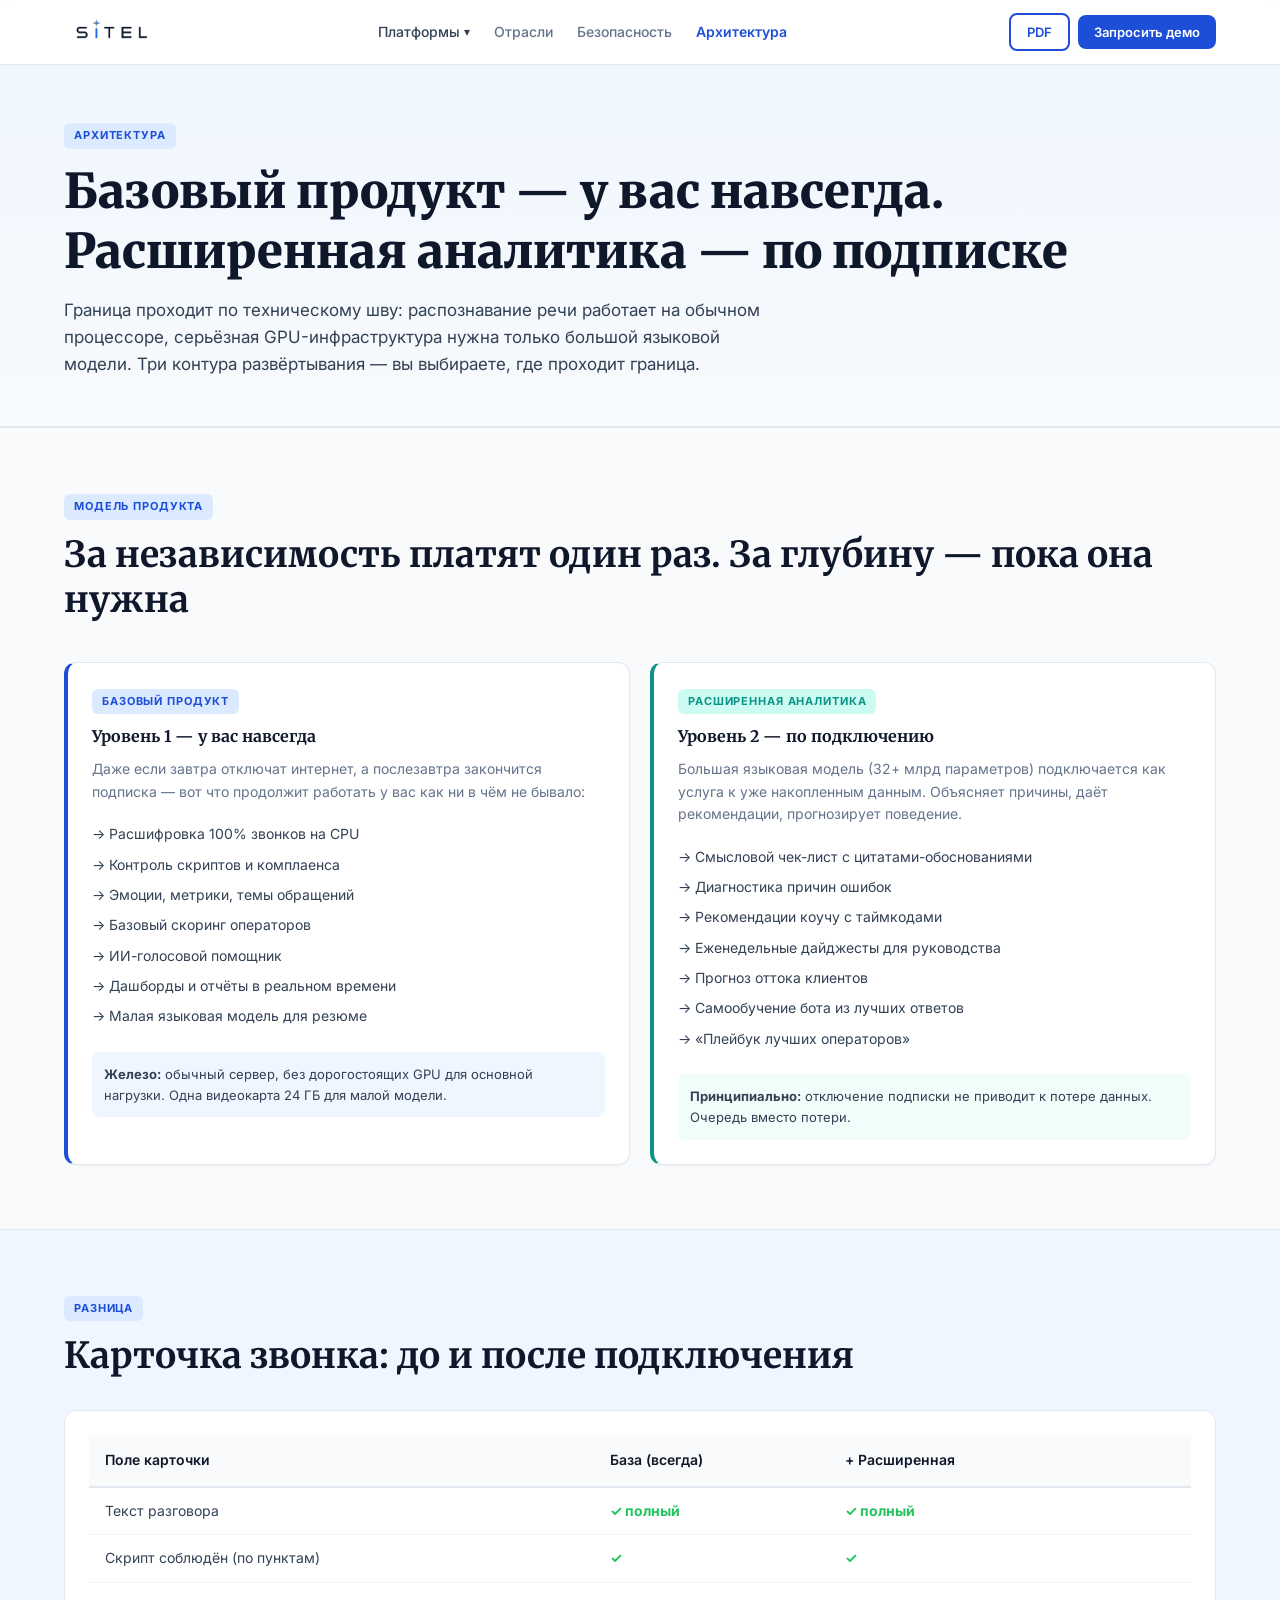
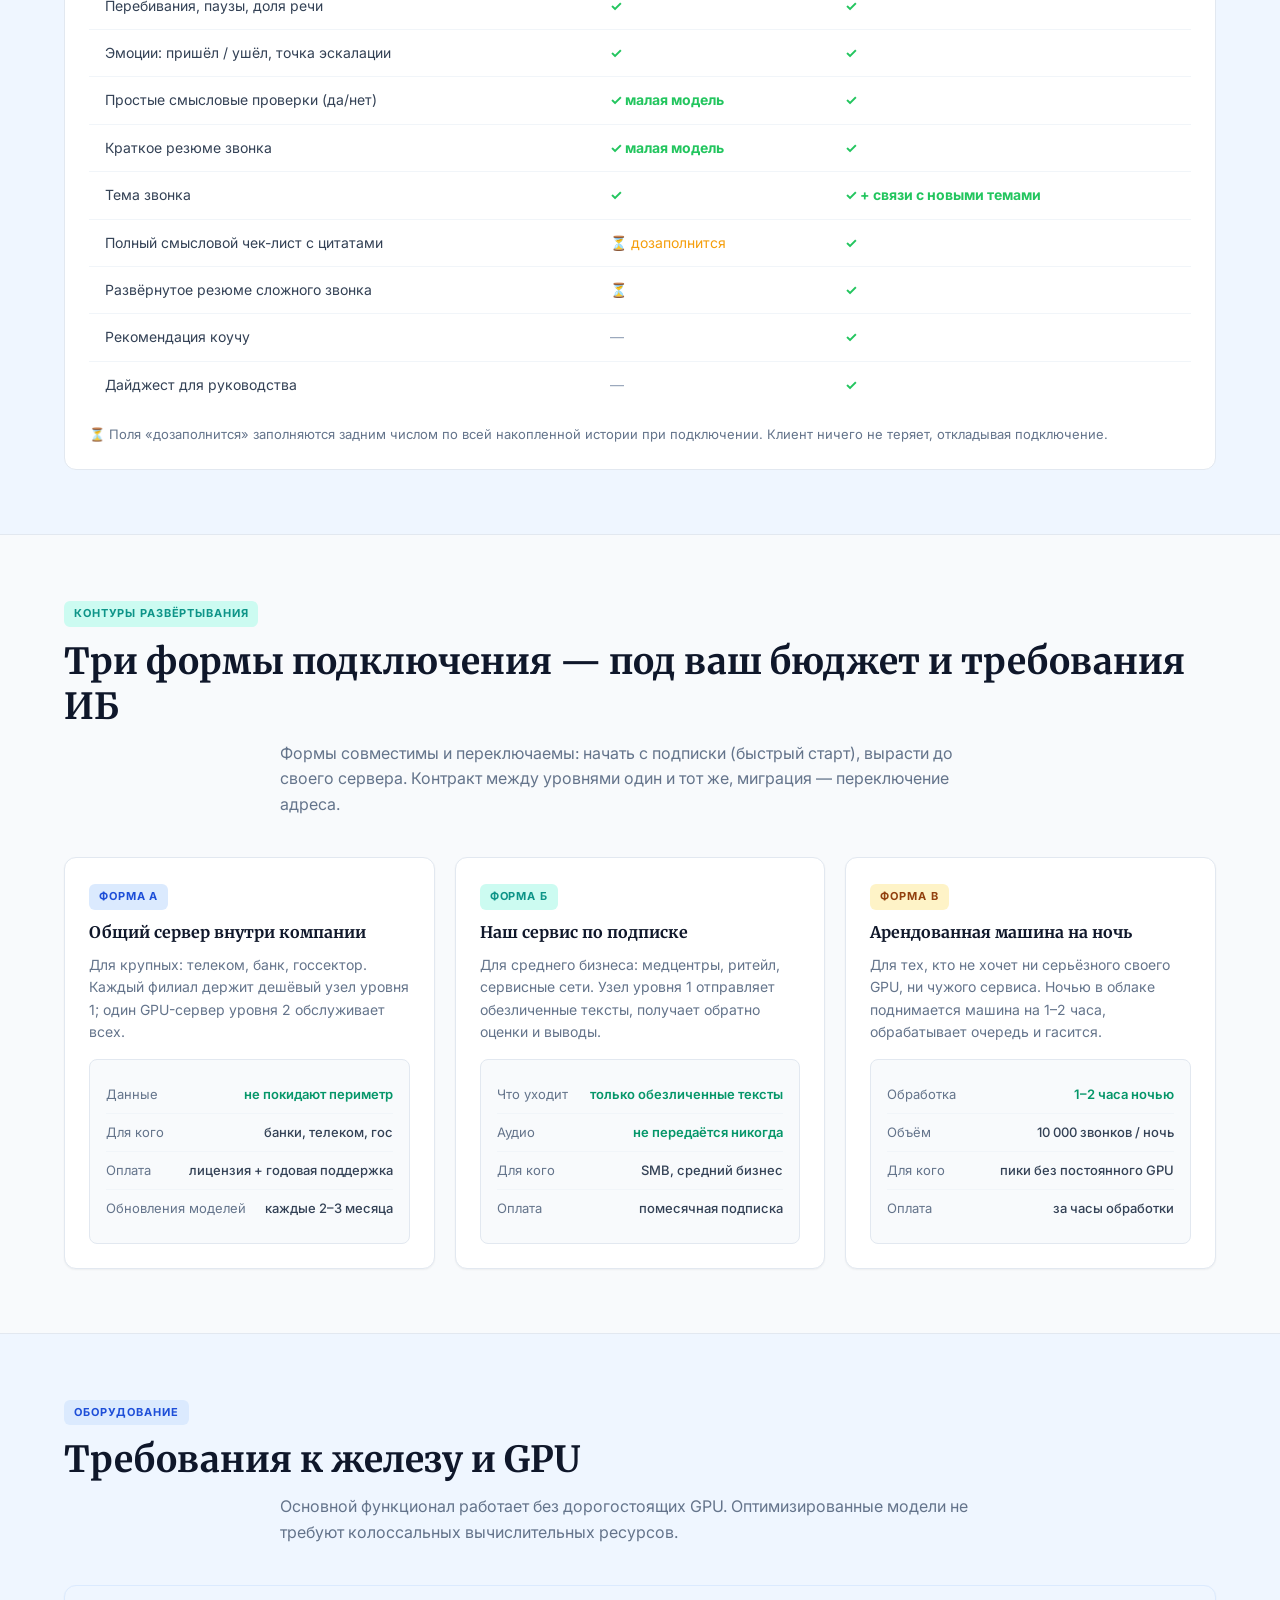
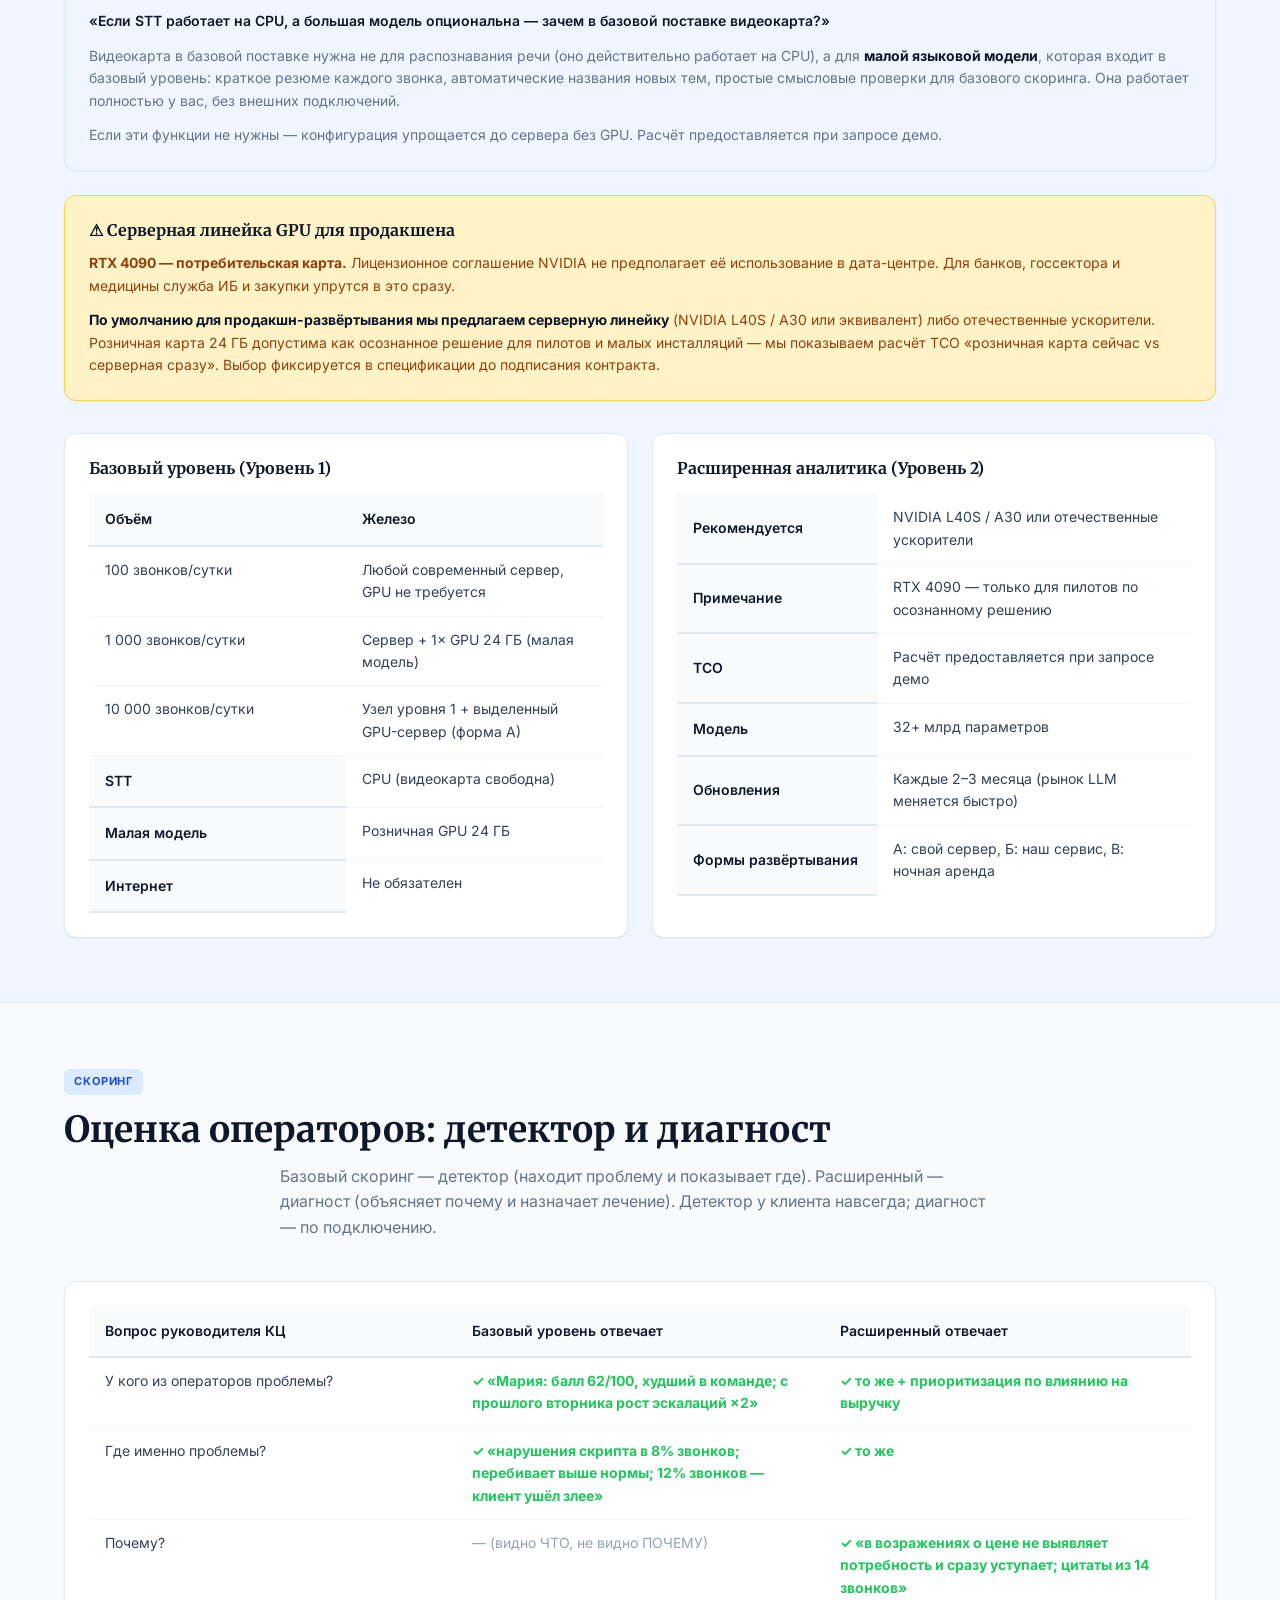
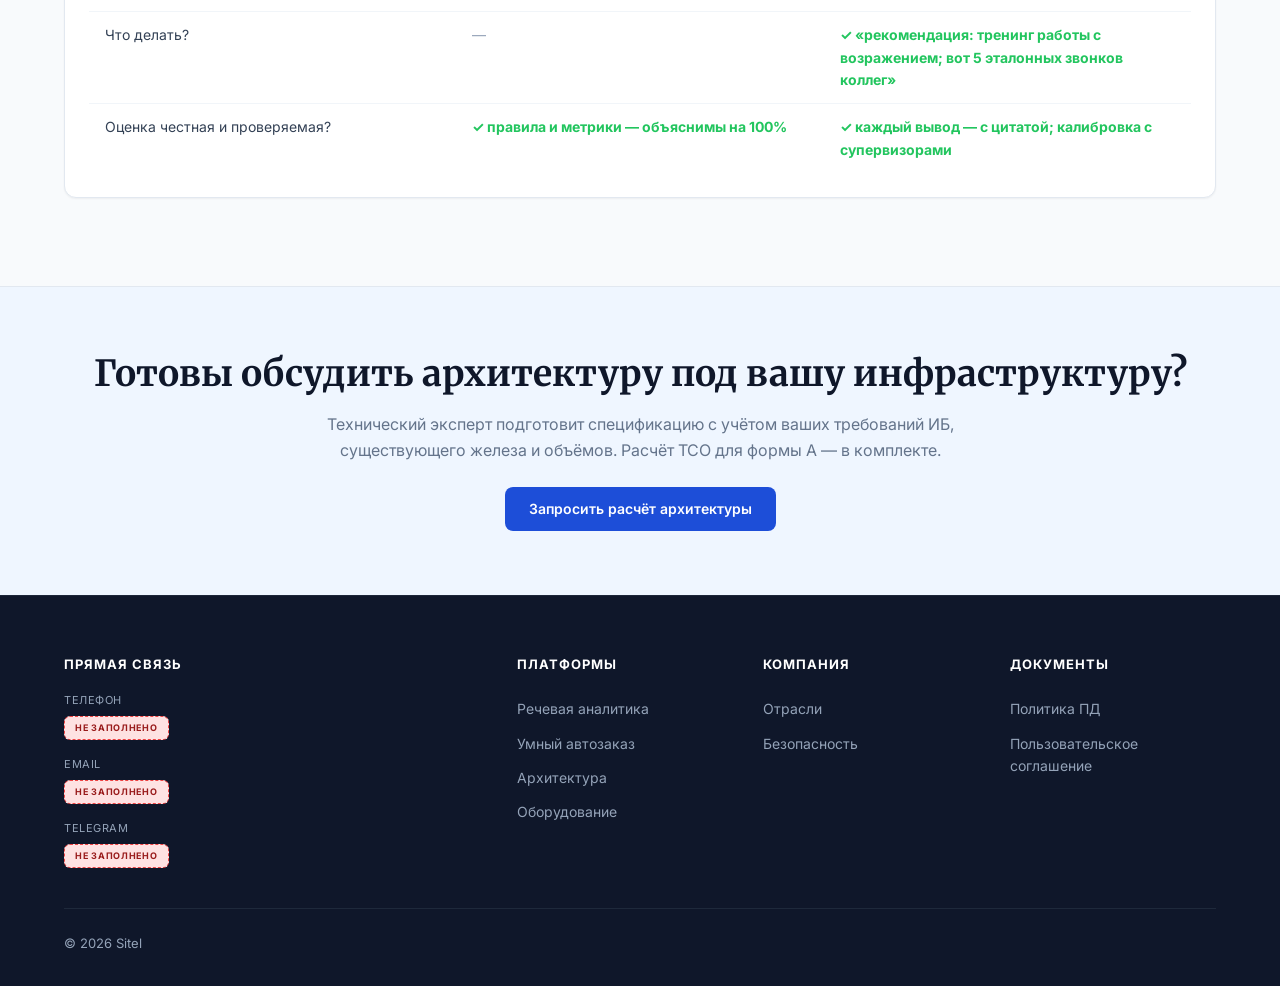
==== commit fc027ebe: "fix: вернуть персональный логотип Sitel в шапку всех страниц Логотип logo/logo_sitel2.png и правило " ====
--- a/architecture.html
+++ b/architecture.html
@@ -28,8 +28,7 @@
 <header class="site-header" id="site-header">
   <div class="container header-inner">
     <a href="index.html" class="logo">
-      <div class="logo-icon">S</div>
-      <span class="logo-text">Sitel</span>
+      <span class="logo-text"><img class="logo-text-icon" src="logo/logo_sitel2.png" alt="Sitel" height="100"></span>
     </a>
     
     <nav class="nav-links">
--- a/css/styles.css
+++ b/css/styles.css
@@ -153,6 +153,7 @@
   color: #fff; font-weight: 900; font-size: 18px; font-family: 'Merriweather', serif; 
 }
 .logo-text { font-family: 'Merriweather', serif; font-weight: 900; font-size: 18px; color: var(--text-primary); }
+.logo-text-icon { padding-top: 0.5rem; }
 
 .nav-links { display: flex; gap: 24px; align-items: center; }
 .nav-links a { color: var(--text-muted); text-decoration: none; font-size: 14px; font-weight: 500; }
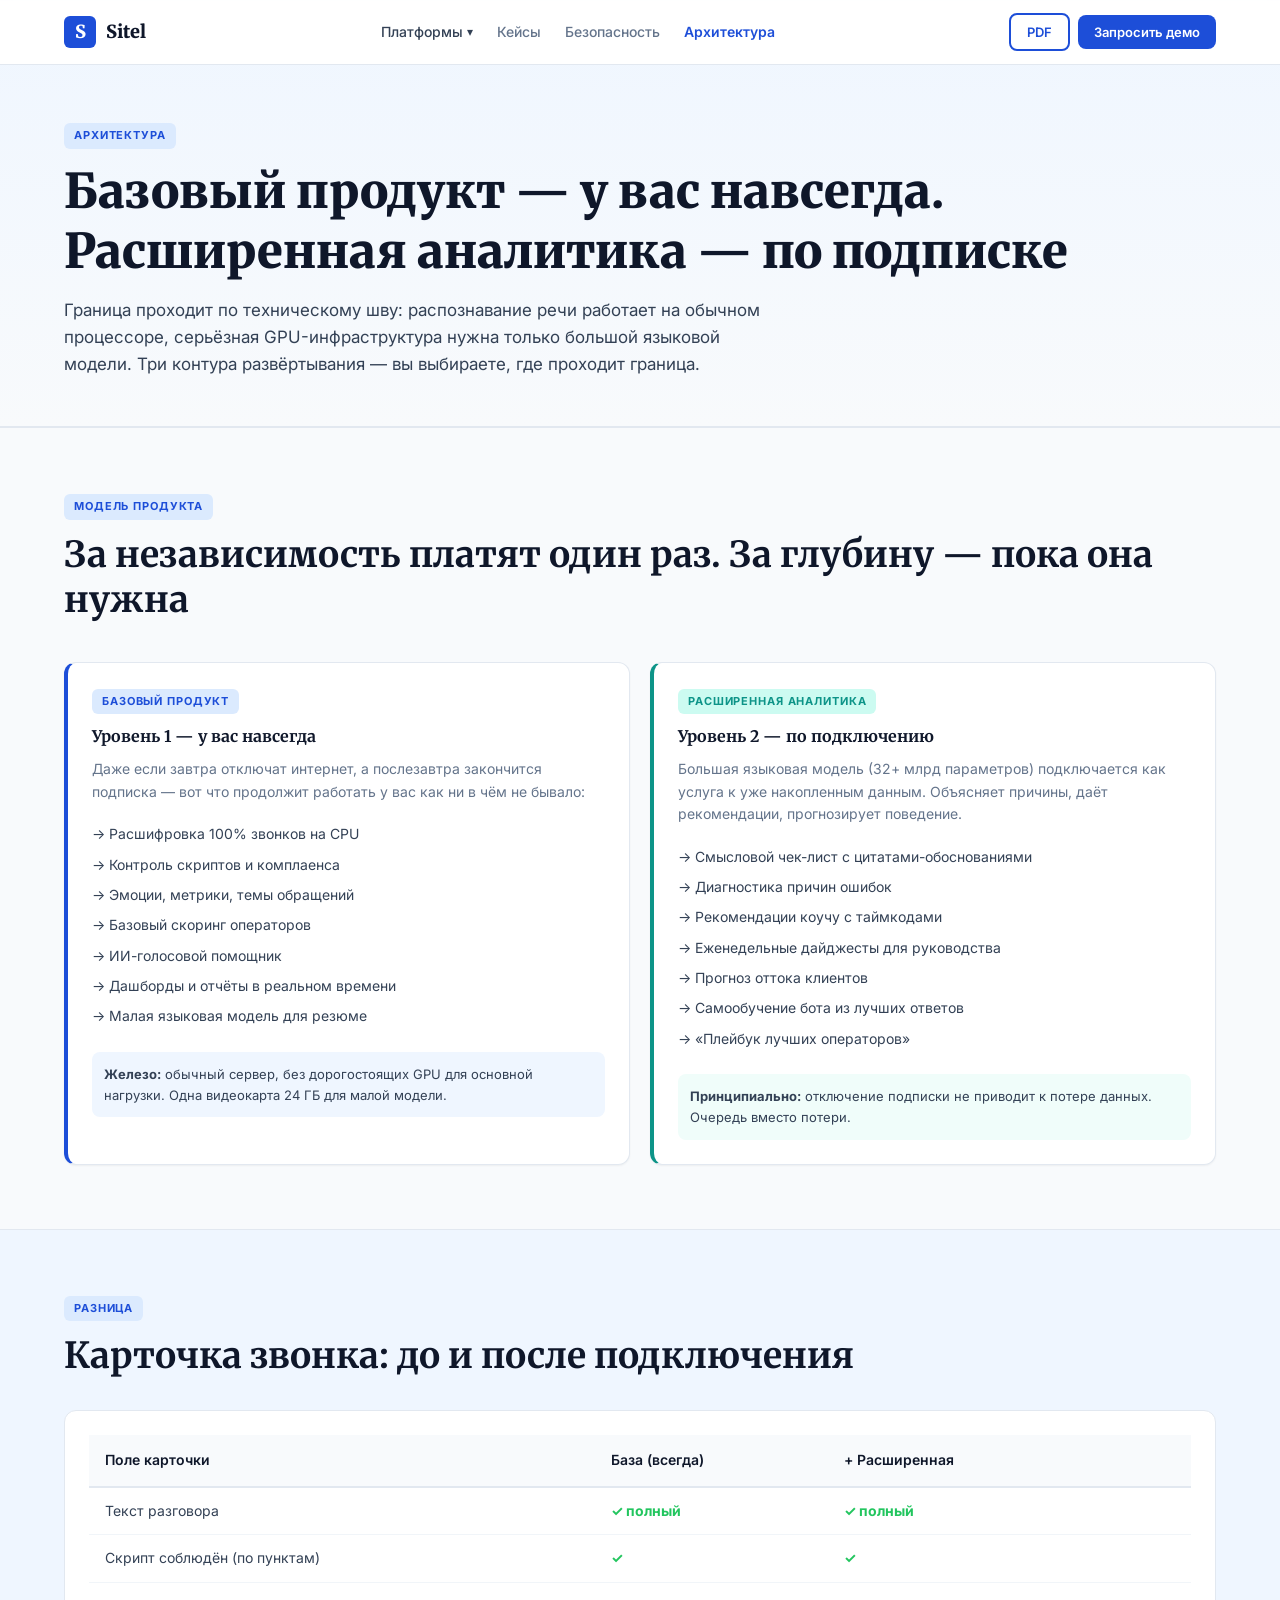
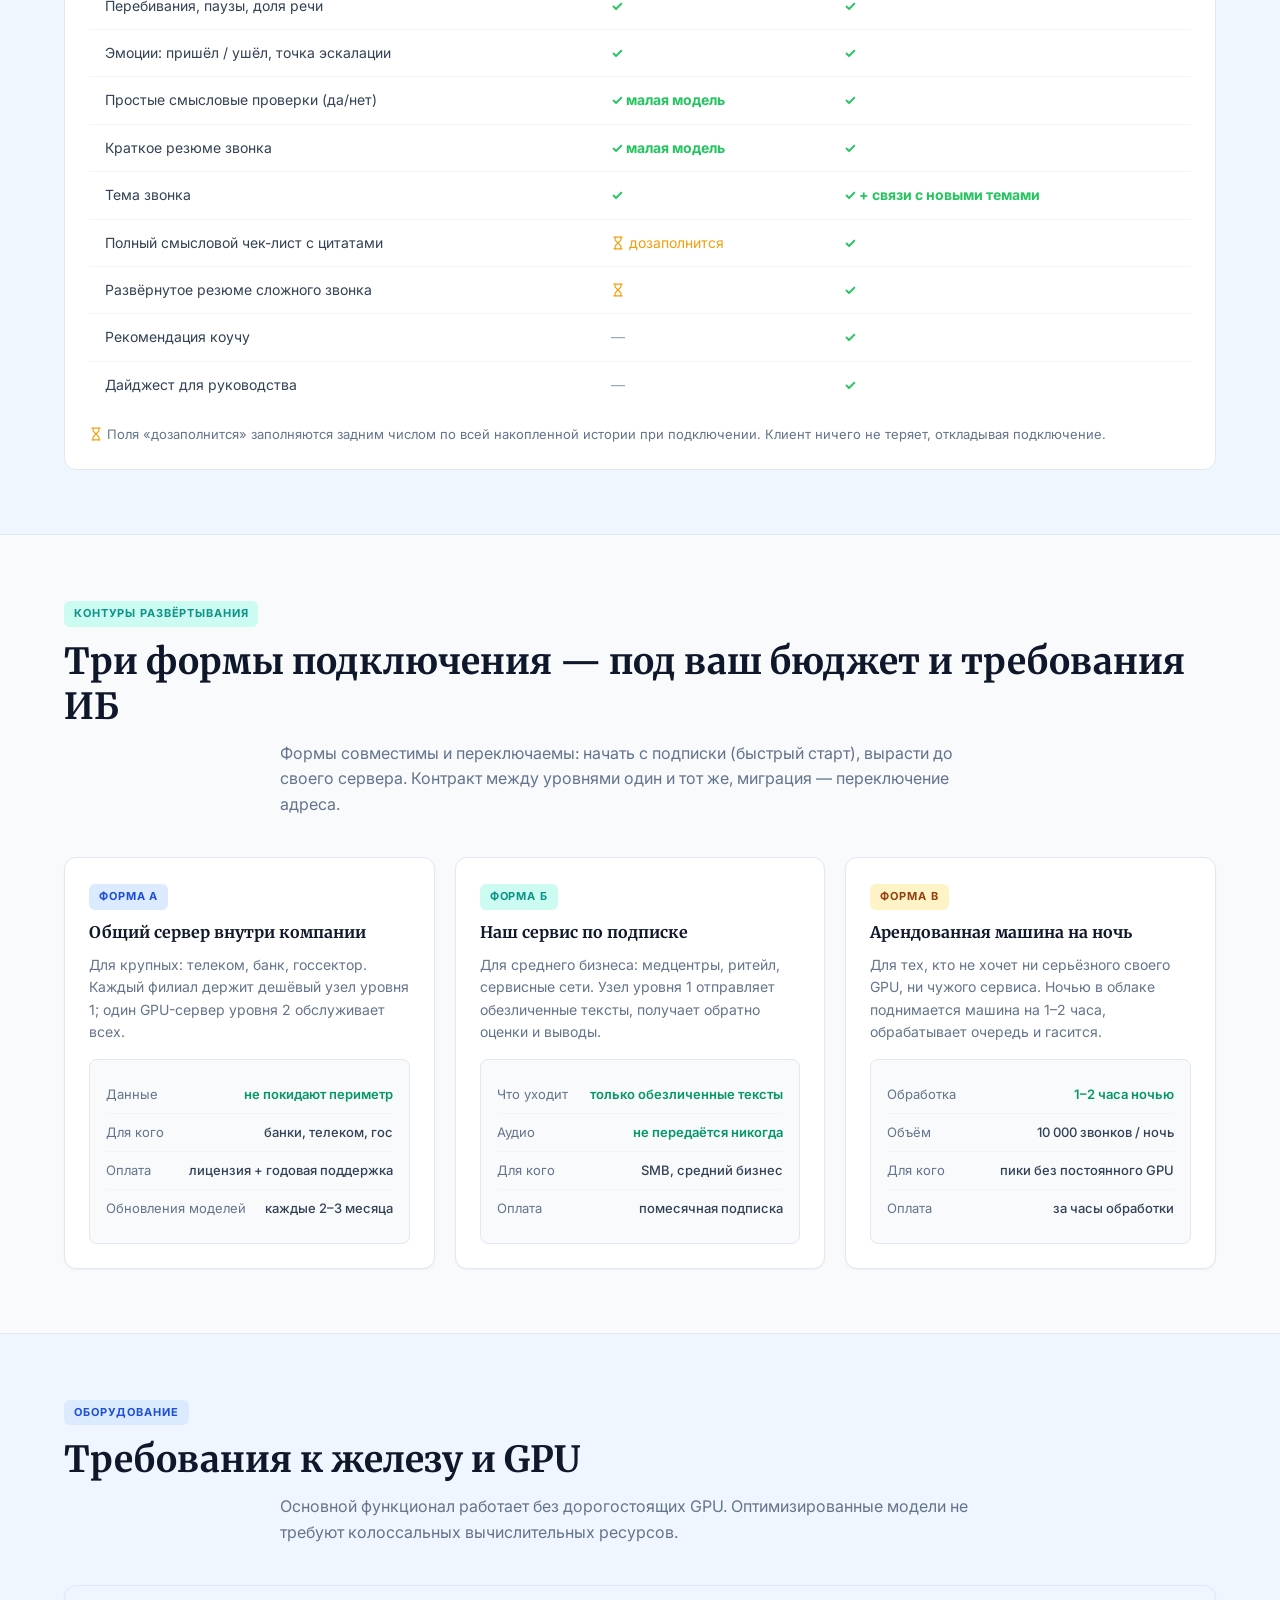
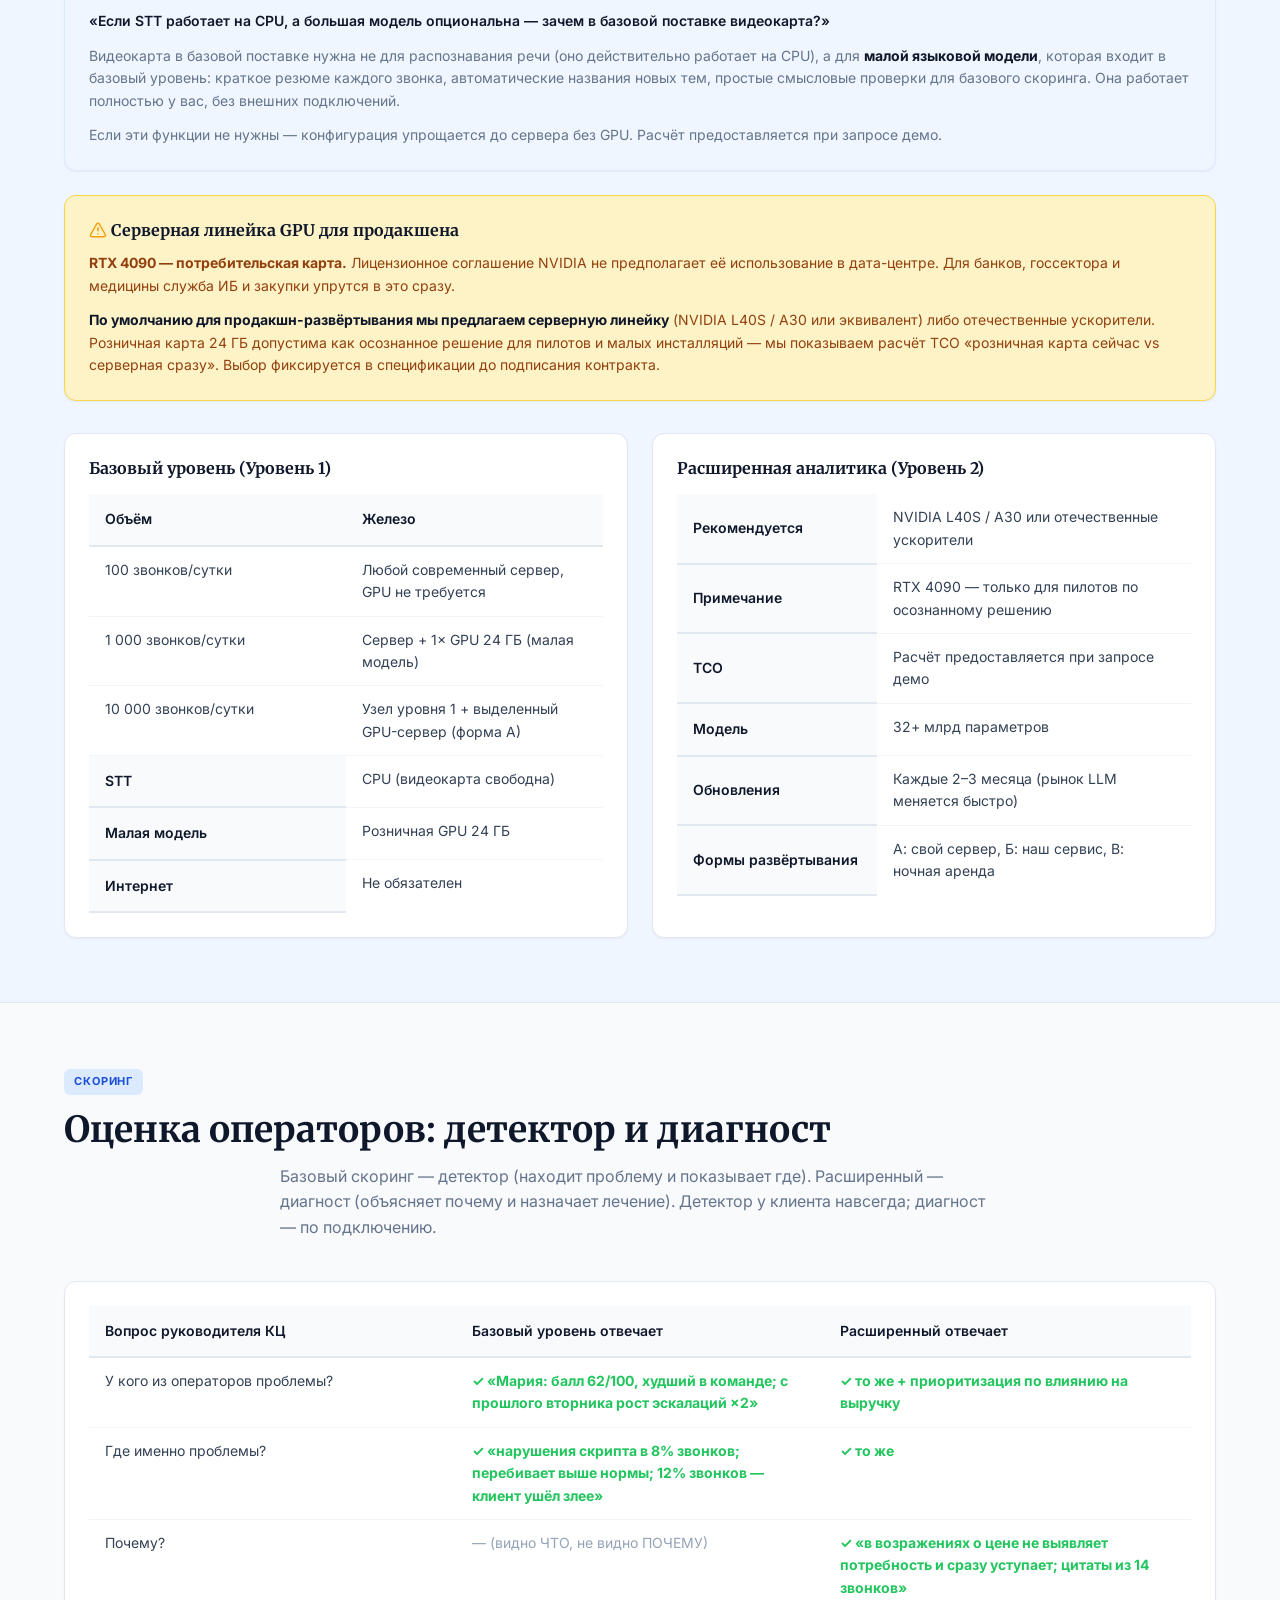
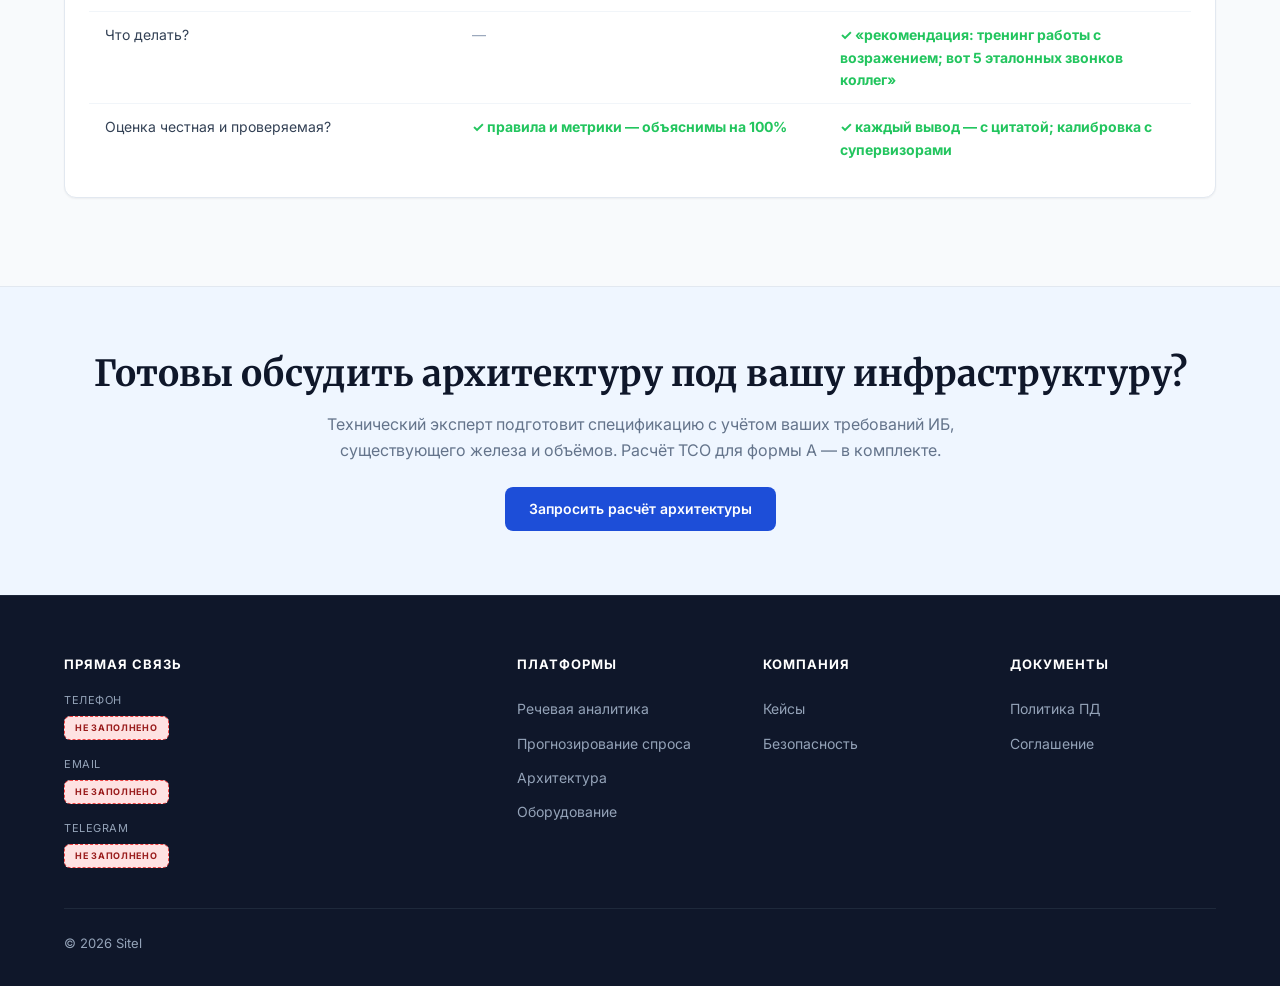
==== commit efe6916f: "Переработан раздел «Автозаказ» → «Прогнозирование спроса» (прогноз, эластичность, каннибализация, пр" ====
--- a/architecture.html
+++ b/architecture.html
@@ -17,7 +17,7 @@
   <link rel="preconnect" href="https://fonts.googleapis.com">
   <link rel="preconnect" href="https://fonts.gstatic.com" crossorigin>
   <link href="https://fonts.googleapis.com/css2?family=Inter:wght@400;500;600;700;800&family=Merriweather:wght@700;900&display=swap" rel="stylesheet">
-  <link rel="stylesheet" href="css/styles.css">
+  <link rel="stylesheet" href="/css/styles.css">
 </head>
 
 
@@ -28,19 +28,20 @@
 <header class="site-header" id="site-header">
   <div class="container header-inner">
     <a href="index.html" class="logo">
-      <span class="logo-text"><img class="logo-text-icon" src="logo/logo_sitel2.png" alt="Sitel" height="100"></span>
+      <div class="logo-icon">S</div>
+      <span class="logo-text">Sitel</span>
     </a>
     
     <nav class="nav-links">
       <div class="dropdown" id="products-dropdown">
         <button class="dropdown-toggle" onclick="toggleDropdown('products-dropdown')" aria-expanded="false">Платформы</button>
         <div class="dropdown-menu">
-          <a href="index.html">Речевая аналитика</a>
-          <a href="platforms/auto-order.html">Умный автозаказ</a>
+          <a href="index.html">Речевая аналитика (флагман)</a>
+          <a href="platforms/auto-order.html">Прогнозирование спроса</a>
           <a href="platforms/docs.html">Документооборот</a>
         </div>
       </div>
-      <a href="cases.html">Отрасли</a>
+      <a href="cases.html">Кейсы</a>
       <a href="security.html">Безопасность</a>
       <a href="architecture.html" style="color:var(--blue-700);font-weight:600;">Архитектура</a>
     </nav>
@@ -58,11 +59,11 @@
   <div class="mobile-menu" id="mobile-menu">
     <strong style="display:block;padding:12px 0;font-size:13px;color:var(--text-light);text-transform:uppercase;">Платформы</strong>
     <div class="mobile-submenu">
-      <a href="index.html" onclick="closeMobile()">Речевая аналитика</a>
-      <a href="platforms/auto-order.html" onclick="closeMobile()">Умный автозаказ</a>
+      <a href="index.html" onclick="closeMobile()">Речевая аналитика (флагман)</a>
+      <a href="platforms/auto-order.html" onclick="closeMobile()">Прогнозирование спроса</a>
       <a href="platforms/docs.html" onclick="closeMobile()">Документооборот</a>
     </div>
-    <a href="cases.html" onclick="closeMobile()">Отрасли</a>
+    <a href="cases.html" onclick="closeMobile()">Кейсы</a>
     <a href="security.html" onclick="closeMobile()">Безопасность</a>
     <a href="architecture.html" onclick="closeMobile()" style="color:var(--blue-700);font-weight:600;">Архитектура</a>
     <a href="contact.html" onclick="closeMobile()" style="color:var(--blue-700);font-weight:600;">Запросить демо →</a>
@@ -144,13 +145,13 @@
           <tr><td>Простые смысловые проверки (да/нет)</td><td class="check">✓ малая модель</td><td class="check">✓</td></tr>
           <tr><td>Краткое резюме звонка</td><td class="check">✓ малая модель</td><td class="check">✓</td></tr>
           <tr><td>Тема звонка</td><td class="check">✓</td><td class="check">✓ + связи с новыми темами</td></tr>
-          <tr><td>Полный смысловой чек-лист с цитатами</td><td class="pending">⏳ дозаполнится</td><td class="check">✓</td></tr>
-          <tr><td>Развёрнутое резюме сложного звонка</td><td class="pending">⏳</td><td class="check">✓</td></tr>
+          <tr><td>Полный смысловой чек-лист с цитатами</td><td class="pending"><svg width="14" height="14" viewBox="0 0 24 24" fill="none" stroke="#F59E0B" stroke-width="2" stroke-linecap="round" stroke-linejoin="round" style="vertical-align:-2px;"><path d="M5 22h14"/><path d="M5 2h14"/><path d="M17 22v-4.172a2 2 0 0 0-.586-1.414L12 12l-4.414 4.414A2 2 0 0 0 7 17.828V22"/><path d="M7 2v4.172a2 2 0 0 0 .586 1.414L12 12l4.414-4.414A2 2 0 0 0 17 6.172V2"/></svg> дозаполнится</td><td class="check">✓</td></tr>
+          <tr><td>Развёрнутое резюме сложного звонка</td><td class="pending"><svg width="14" height="14" viewBox="0 0 24 24" fill="none" stroke="#F59E0B" stroke-width="2" stroke-linecap="round" stroke-linejoin="round" style="vertical-align:-2px;"><path d="M5 22h14"/><path d="M5 2h14"/><path d="M17 22v-4.172a2 2 0 0 0-.586-1.414L12 12l-4.414 4.414A2 2 0 0 0 7 17.828V22"/><path d="M7 2v4.172a2 2 0 0 0 .586 1.414L12 12l4.414-4.414A2 2 0 0 0 17 6.172V2"/></svg></td><td class="check">✓</td></tr>
           <tr><td>Рекомендация коучу</td><td class="dash">—</td><td class="check">✓</td></tr>
           <tr><td>Дайджест для руководства</td><td class="dash">—</td><td class="check">✓</td></tr>
         </tbody>
       </table>
-      <p style="font-size:13px;color:var(--text-muted);margin-top:16px;">⏳ Поля «дозаполнится» заполняются задним числом по всей накопленной истории при подключении. Клиент ничего не теряет, откладывая подключение.</p>
+      <p style="font-size:13px;color:var(--text-muted);margin-top:16px;"><svg width="14" height="14" viewBox="0 0 24 24" fill="none" stroke="#F59E0B" stroke-width="2" stroke-linecap="round" stroke-linejoin="round" style="vertical-align:-2px;"><path d="M5 22h14"/><path d="M5 2h14"/><path d="M17 22v-4.172a2 2 0 0 0-.586-1.414L12 12l-4.414 4.414A2 2 0 0 0 7 17.828V22"/><path d="M7 2v4.172a2 2 0 0 0 .586 1.414L12 12l4.414-4.414A2 2 0 0 0 17 6.172V2"/></svg> Поля «дозаполнится» заполняются задним числом по всей накопленной истории при подключении. Клиент ничего не теряет, откладывая подключение.</p>
     </div>
   </div>
 </section>
@@ -219,7 +220,7 @@
 
     <!-- GPU: серверная линейка -->
     <div class="card" style="background:#FEF3C7;border-color:#FCD34D;margin-bottom:32px; text-align:left;">
-      <h4 style="margin-bottom:12px;">⚠ Серверная линейка GPU для продакшена</h4>
+      <h4 style="margin-bottom:12px;"><svg width="18" height="18" viewBox="0 0 24 24" fill="none" stroke="#F59E0B" stroke-width="2" stroke-linecap="round" stroke-linejoin="round" style="vertical-align:-3px;"><path d="m21.73 18-8-14a2 2 0 0 0-3.48 0l-8 14A2 2 0 0 0 4 21h16a2 2 0 0 0 1.73-3"/><path d="M12 9v4"/><path d="M12 17h.01"/></svg> Серверная линейка GPU для продакшена</h4>
       <p style="font-size:14px;color:#92400E;margin-bottom:12px;"><strong>RTX 4090 — потребительская карта.</strong> Лицензионное соглашение NVIDIA не предполагает её использование в дата-центре. Для банков, госсектора и медицины служба ИБ и закупки упрутся в это сразу.</p>
       <p style="font-size:14px;color:#92400E;"><strong style="color:#0F172A;">По умолчанию для продакшн-развёртывания мы предлагаем серверную линейку</strong> (NVIDIA L40S / A30 или эквивалент) либо отечественные ускорители. Розничная карта 24 ГБ допустима как осознанное решение для пилотов и малых инсталляций — мы показываем расчёт TCO «розничная карта сейчас vs серверная сразу». Выбор фиксируется в спецификации до подписания контракта.</p>
     </div>
@@ -333,7 +334,7 @@
       <div class="footer-info-block">
         <h4>ПЛАТФОРМЫ</h4>
         <a href="index.html">Речевая аналитика</a>
-        <a href="platforms/auto-order.html">Умный автозаказ</a>
+        <a href="platforms/auto-order.html">Прогнозирование спроса</a>
         <a href="architecture.html">Архитектура</a>
         <a href="platforms/auto-order.html">Оборудование</a>
       </div>
@@ -341,7 +342,7 @@
       <!-- Колонка 3: Компания -->
       <div class="footer-info-block">
         <h4>КОМПАНИЯ</h4>
-        <a href="cases.html">Отрасли</a>
+        <a href="cases.html">Кейсы</a>
         <a href="security.html">Безопасность</a>
       </div>
 
@@ -349,7 +350,7 @@
       <div class="footer-info-block">
         <h4>ДОКУМЕНТЫ</h4>
         <a href="privacy.html">Политика ПД</a>
-        <a href="privacy.html">Пользовательское соглашение</a>
+        <a href="#">Соглашение</a>
       </div>
 
     </div>
--- a/css/styles.css
+++ b/css/styles.css
@@ -153,7 +153,6 @@
   color: #fff; font-weight: 900; font-size: 18px; font-family: 'Merriweather', serif; 
 }
 .logo-text { font-family: 'Merriweather', serif; font-weight: 900; font-size: 18px; color: var(--text-primary); }
-.logo-text-icon { padding-top: 0.5rem; }
 
 .nav-links { display: flex; gap: 24px; align-items: center; }
 .nav-links a { color: var(--text-muted); text-decoration: none; font-size: 14px; font-weight: 500; }
